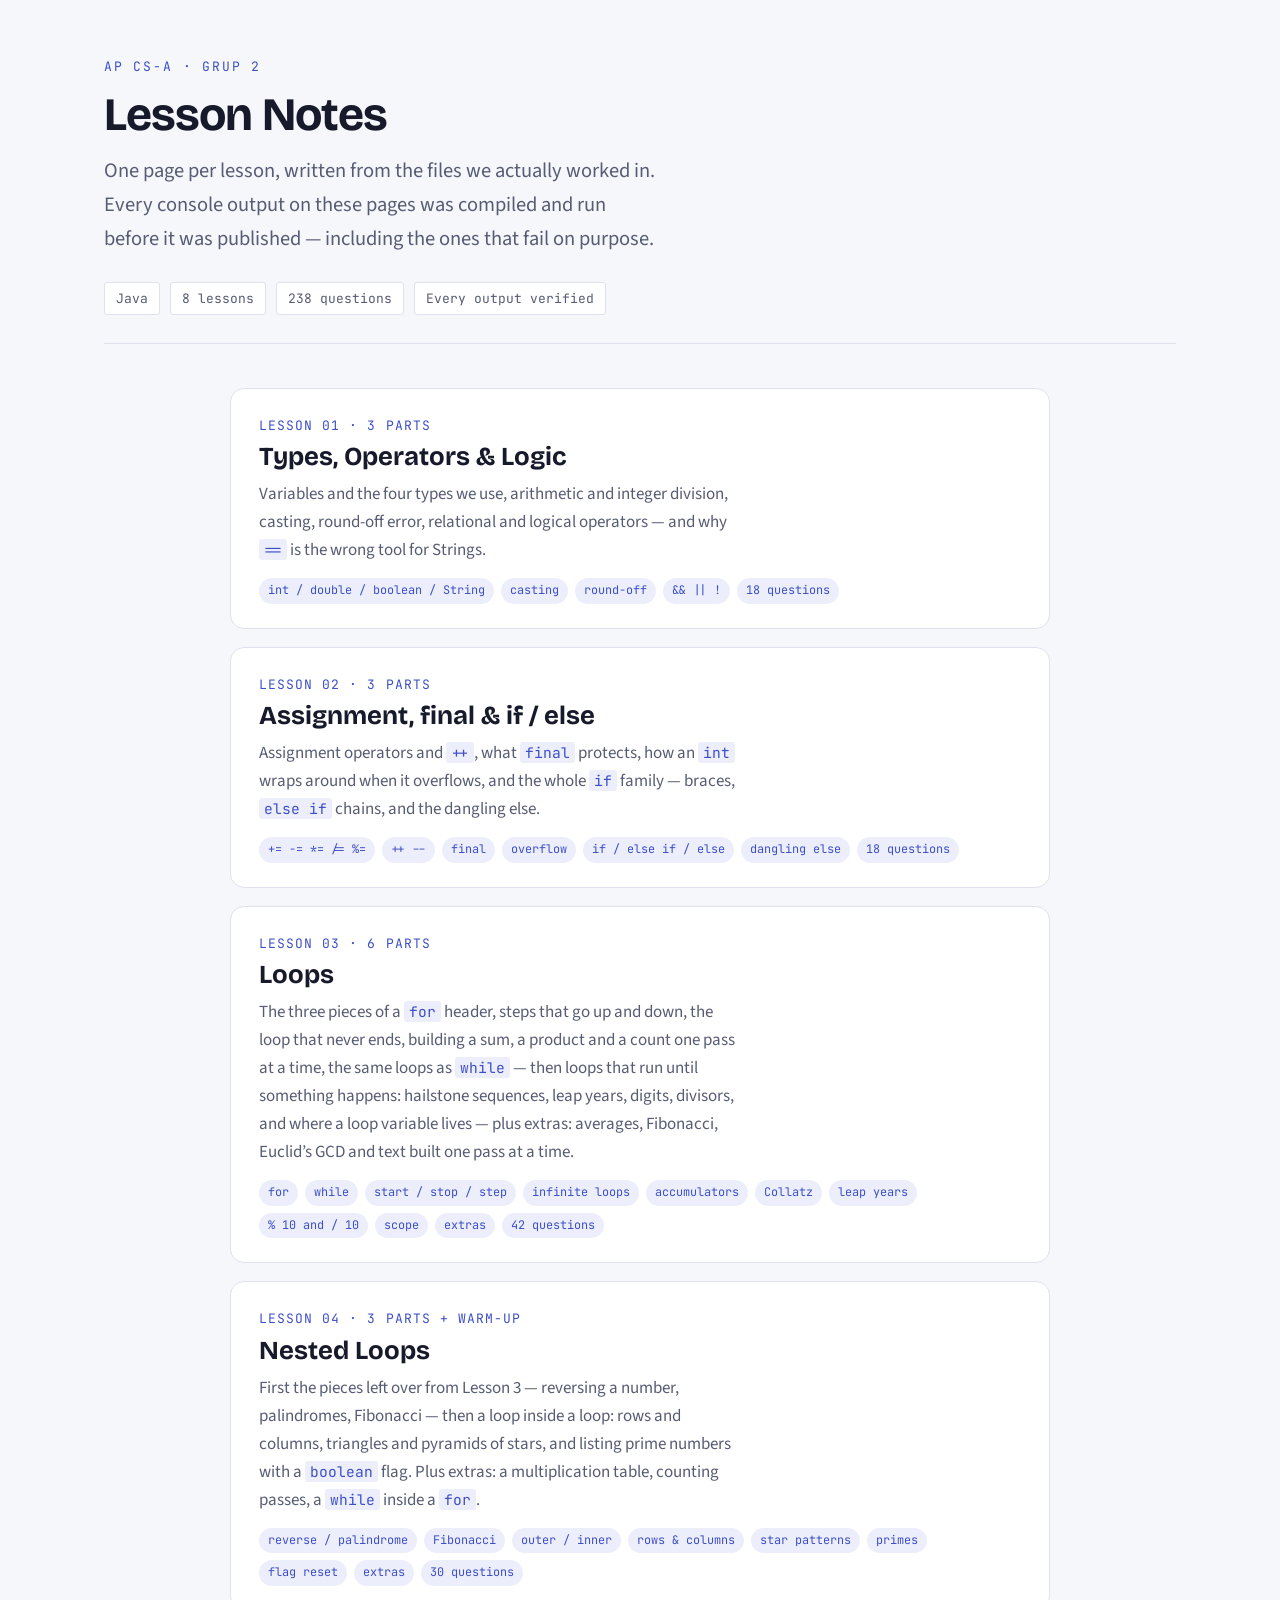
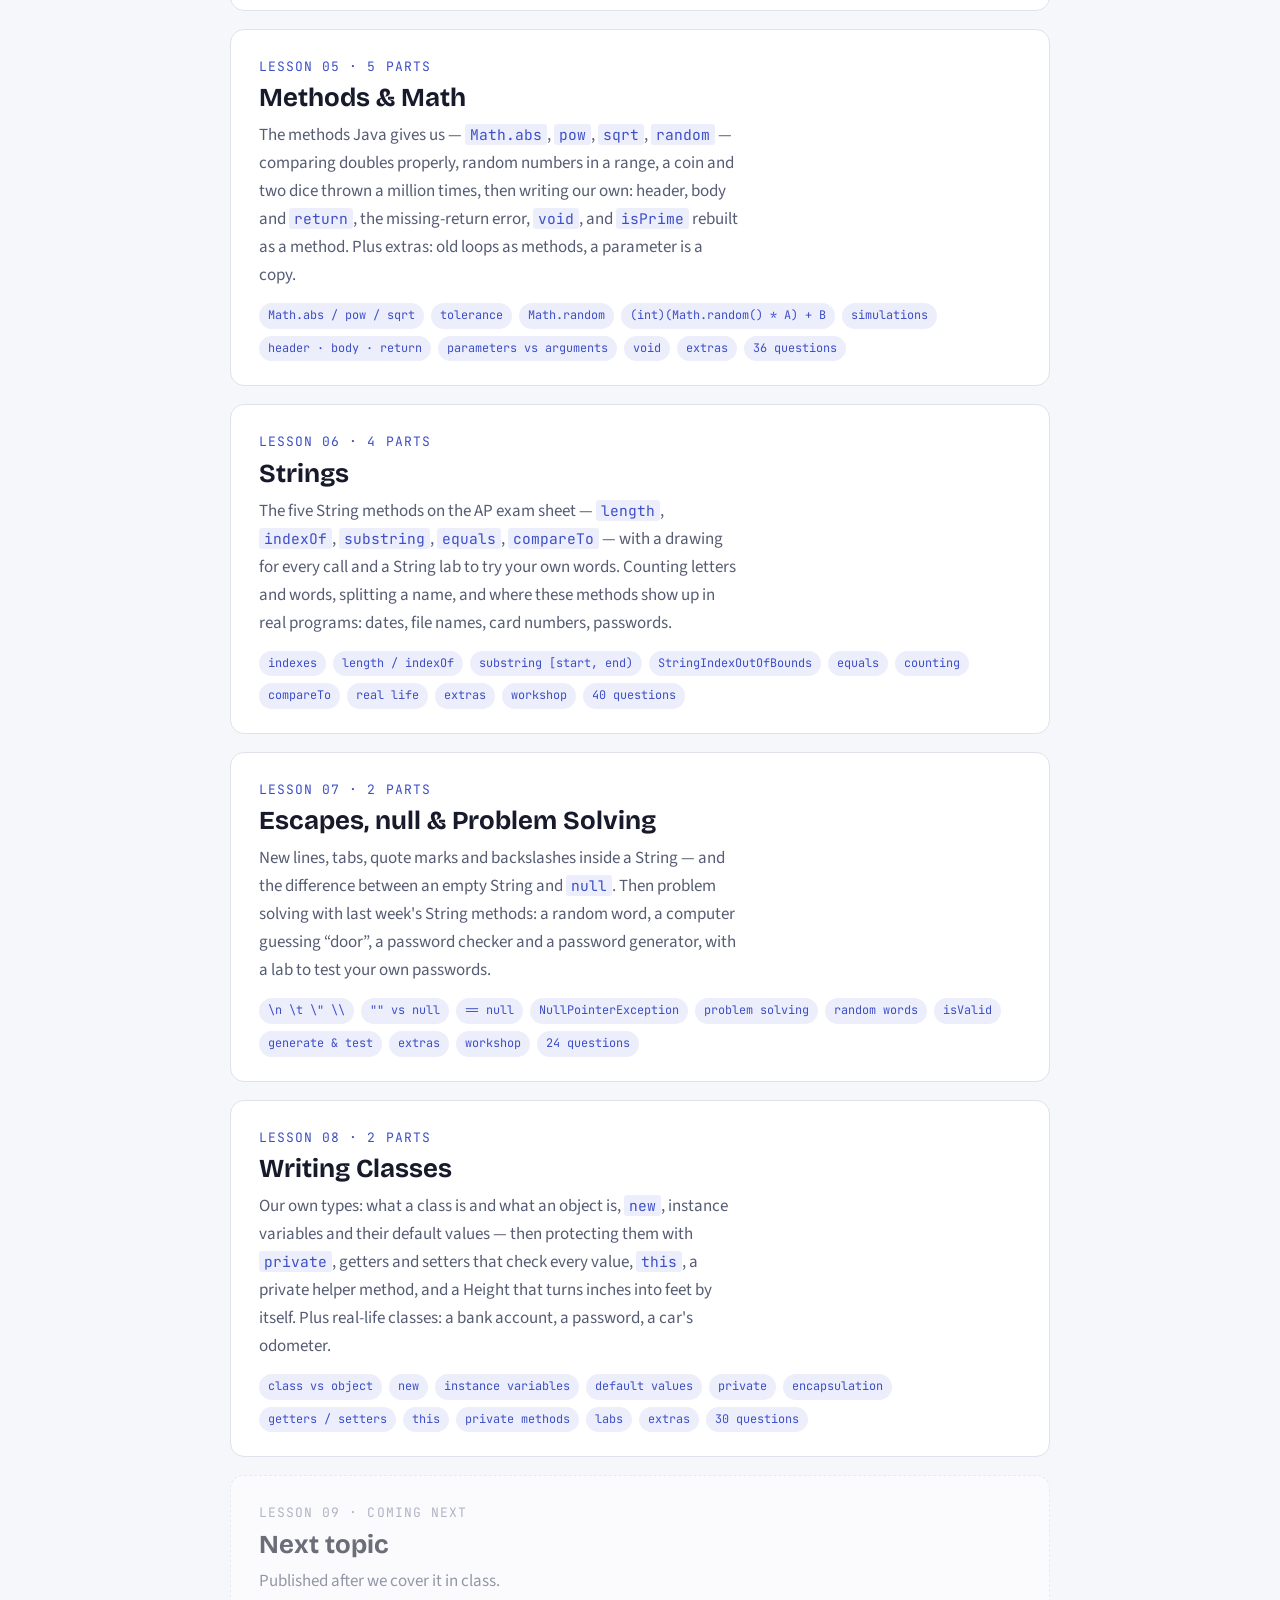
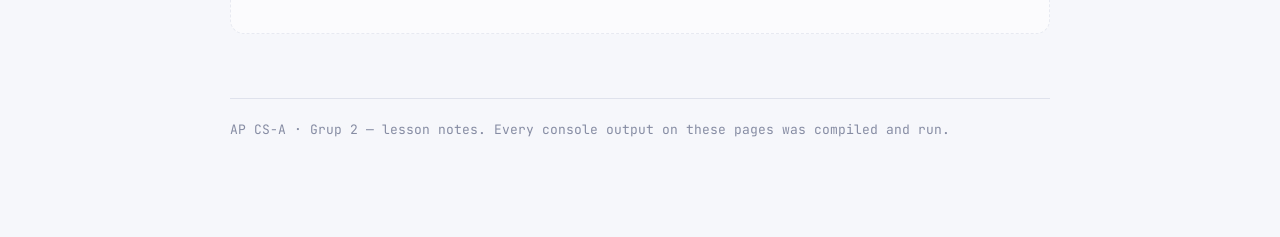
==== docs/index.html @ f20e80a0 "Ders 7: metin atolyesi bolumu (8 uygulamali ornek, 6 soru) Fis (\t), CSV'den sutunlara, JSON satiri " ====
<!doctype html>
<html lang="en">
<head>
<meta charset="utf-8">
<meta name="viewport" content="width=device-width, initial-scale=1">
<meta name="description" content="AP CS-A Grup 2 — weekly Java lesson notes: the exact examples we run in class, what each one prints, and practice questions with answers.">
<link rel="icon" href='data:image/svg+xml,<svg xmlns="http://www.w3.org/2000/svg" viewBox="0 0 100 100"><text y=".9em" font-size="90">%E2%98%95</text></svg>'>
<title>AP CS-A Grup 2 — Lesson Notes</title>
<link rel="preconnect" href="https://fonts.googleapis.com">
<link rel="preconnect" href="https://fonts.gstatic.com" crossorigin>
<link rel="stylesheet" href="https://fonts.googleapis.com/css2?family=Bricolage+Grotesque:opsz,wght@12..96,500;12..96,700&family=Source+Sans+3:ital,wght@0,400;0,600;1,400&family=JetBrains+Mono:wght@400;700&display=swap">

<link rel="stylesheet" href="style.css">

</head>
<body>

<div class="wrap">

  <header class="masthead">
    <p class="eyebrow">AP CS-A · Grup 2</p>
    <h1>Lesson Notes</h1>
    <p class="deck">One page per lesson, written from the files we actually worked in. Every console output on these pages was compiled and run before it was published — including the ones that fail on purpose.</p>
    <ul class="facts">
      <li>Java</li>
      <li>8 lessons</li>
      <li>238 questions</li>
      <li>Every output verified</li>
    </ul>
  </header>

  <main class="hub">
    <ul class="hub-list">

      <li>
        <a class="card" href="lesson1.html">
          <span class="card-no">Lesson 01 · 3 parts</span>
          <h2>Types, Operators &amp; Logic</h2>
          <p>Variables and the four types we use, arithmetic and integer division, casting, round-off error, relational and logical operators — and why <code class="inl">==</code> is the wrong tool for Strings.</p>
          <ul class="chips">
            <li>int / double / boolean / String</li>
            <li>casting</li>
            <li>round-off</li>
            <li>&amp;&amp; || !</li>
            <li>18 questions</li>
          </ul>
        </a>
      </li>

      <li>
        <a class="card" href="lesson2.html">
          <span class="card-no">Lesson 02 · 3 parts</span>
          <h2>Assignment, final &amp; if / else</h2>
          <p>Assignment operators and <code class="inl">++</code>, what <code class="inl">final</code> protects, how an <code class="inl">int</code> wraps around when it overflows, and the whole <code class="inl">if</code> family — braces, <code class="inl">else if</code> chains, and the dangling else.</p>
          <ul class="chips">
            <li>+= -= *= /= %=</li>
            <li>++ --</li>
            <li>final</li>
            <li>overflow</li>
            <li>if / else if / else</li>
            <li>dangling else</li>
            <li>18 questions</li>
          </ul>
        </a>
      </li>

      <li>
        <a class="card" href="lesson3.html">
          <span class="card-no">Lesson 03 · 6 parts</span>
          <h2>Loops</h2>
          <p>The three pieces of a <code class="inl">for</code> header, steps that go up and down, the loop that never ends, building a sum, a product and a count one pass at a time, the same loops as <code class="inl">while</code> — then loops that run until something happens: hailstone sequences, leap years, digits, divisors, and where a loop variable lives — plus extras: averages, Fibonacci, Euclid&#8217;s GCD and text built one pass at a time.</p>
          <ul class="chips">
            <li>for</li>
            <li>while</li>
            <li>start / stop / step</li>
            <li>infinite loops</li>
            <li>accumulators</li>
            <li>Collatz</li>
            <li>leap years</li>
            <li>% 10 and / 10</li>
            <li>scope</li>
            <li>extras</li>
            <li>42 questions</li>
          </ul>
        </a>
      </li>

      <li>
        <a class="card" href="lesson4.html">
          <span class="card-no">Lesson 04 · 3 parts + warm-up</span>
          <h2>Nested Loops</h2>
          <p>First the pieces left over from Lesson 3 — reversing a number, palindromes, Fibonacci — then a loop inside a loop: rows and columns, triangles and pyramids of stars, and listing prime numbers with a <code class="inl">boolean</code> flag. Plus extras: a multiplication table, counting passes, a <code class="inl">while</code> inside a <code class="inl">for</code>.</p>
          <ul class="chips">
            <li>reverse / palindrome</li>
            <li>Fibonacci</li>
            <li>outer / inner</li>
            <li>rows &amp; columns</li>
            <li>star patterns</li>
            <li>primes</li>
            <li>flag reset</li>
            <li>extras</li>
            <li>30 questions</li>
          </ul>
        </a>
      </li>

      <li>
        <a class="card" href="lesson5.html">
          <span class="card-no">Lesson 05 · 5 parts</span>
          <h2>Methods &amp; Math</h2>
          <p>The methods Java gives us — <code class="inl">Math.abs</code>, <code class="inl">pow</code>, <code class="inl">sqrt</code>, <code class="inl">random</code> — comparing doubles properly, random numbers in a range, a coin and two dice thrown a million times, then writing our own: header, body and <code class="inl">return</code>, the missing-return error, <code class="inl">void</code>, and <code class="inl">isPrime</code> rebuilt as a method. Plus extras: old loops as methods, a parameter is a copy.</p>
          <ul class="chips">
            <li>Math.abs / pow / sqrt</li>
            <li>tolerance</li>
            <li>Math.random</li>
            <li>(int)(Math.random() * A) + B</li>
            <li>simulations</li>
            <li>header · body · return</li>
            <li>parameters vs arguments</li>
            <li>void</li>
            <li>extras</li>
            <li>36 questions</li>
          </ul>
        </a>
      </li>

      <li>
        <a class="card" href="lesson6.html">
          <span class="card-no">Lesson 06 · 4 parts</span>
          <h2>Strings</h2>
          <p>The five String methods on the AP exam sheet — <code class="inl">length</code>, <code class="inl">indexOf</code>, <code class="inl">substring</code>, <code class="inl">equals</code>, <code class="inl">compareTo</code> — with a drawing for every call and a String lab to try your own words. Counting letters and words, splitting a name, and where these methods show up in real programs: dates, file names, card numbers, passwords.</p>
          <ul class="chips">
            <li>indexes</li>
            <li>length / indexOf</li>
            <li>substring [start, end)</li>
            <li>StringIndexOutOfBounds</li>
            <li>equals</li>
            <li>counting</li>
            <li>compareTo</li>
            <li>real life</li>
            <li>extras</li>
            <li>workshop</li>
            <li>40 questions</li>
          </ul>
        </a>
      </li>

      <li>
        <a class="card" href="lesson7.html">
          <span class="card-no">Lesson 07 · 2 parts</span>
          <h2>Escapes, null &amp; Problem Solving</h2>
          <p>New lines, tabs, quote marks and backslashes inside a String — and the difference between an empty String and <code class="inl">null</code>. Then problem solving with last week's String methods: a random word, a computer guessing “door”, a password checker and a password generator, with a lab to test your own passwords.</p>
          <ul class="chips">
            <li>\n \t \" \\</li>
            <li>"" vs null</li>
            <li>== null</li>
            <li>NullPointerException</li>
            <li>problem solving</li>
            <li>random words</li>
            <li>isValid</li>
            <li>generate &amp; test</li>
            <li>extras</li>
            <li>workshop</li>
            <li>24 questions</li>
          </ul>
        </a>
      </li>

      <li>
        <a class="card" href="lesson8.html">
          <span class="card-no">Lesson 08 · 2 parts</span>
          <h2>Writing Classes</h2>
          <p>Our own types: what a class is and what an object is, <code class="inl">new</code>, instance variables and their default values — then protecting them with <code class="inl">private</code>, getters and setters that check every value, <code class="inl">this</code>, a private helper method, and a Height that turns inches into feet by itself. Plus real-life classes: a bank account, a password, a car's odometer.</p>
          <ul class="chips">
            <li>class vs object</li>
            <li>new</li>
            <li>instance variables</li>
            <li>default values</li>
            <li>private</li>
            <li>encapsulation</li>
            <li>getters / setters</li>
            <li>this</li>
            <li>private methods</li>
            <li>labs</li>
            <li>extras</li>
            <li>30 questions</li>
          </ul>
        </a>
      </li>

      <li>
        <div class="card card--soon">
          <span class="card-no">Lesson 09 · coming next</span>
          <h2>Next topic</h2>
          <p>Published after we cover it in class.</p>
        </div>
      </li>

    </ul>

    <footer>
      AP CS-A · Grup 2 — lesson notes. Every console output on these pages was compiled and run.
    </footer>
  </main>
</div>

</body>
</html>
---- docs/style.css ----
:root{
  --ground:#f6f7fb;
  --surface:#ffffff;
  --ink:#171a2b;
  --ink-soft:#565c73;
  --ink-faint:#868ca3;
  --line:#dfe2ec;
  --line-soft:#eaecf3;
  --accent:#3d4fc7;
  --accent-soft:#eceefb;
  --amber:#a2650a;
  --amber-soft:#fdf3e0;
  --amber-line:#ecd4a4;
  --crimson:#b8382c;
  --crimson-soft:#fceeec;
  --crimson-line:#f0c8c2;
  --moss:#256b4d;
  --moss-soft:#e9f5ef;
  --moss-line:#bde0ce;

  /* the editor pane keeps one identity in both themes */
  --pane:#171a24;
  --pane-head:#20242f;
  --pane-line:#2c3140;
  --pane-ink:#dfe3f0;
  --pane-faint:#7b8296;
  --pane-key:#a394f7;
  --pane-type:#5fc9c2;
  --pane-str:#e2b164;
  --pane-num:#f28e7c;
  --pane-com:#6c7488;
  --out-ok:#7fd8a8;
  --out-bad:#f5897a;

  --step--1:.8125rem;
  --step-0:1.0625rem;
  --step-1:1.28rem;
  --step-2:1.62rem;
  --step-3:2.1rem;
  --step-4:2.9rem;
}

@media (prefers-color-scheme: dark){
  :root:not([data-theme="light"]){
    --ground:#101219;
    --surface:#171a23;
    --ink:#e7e9f2;
    --ink-soft:#a3a9bf;
    --ink-faint:#7d8399;
    --line:#282c39;
    --line-soft:#20242f;
    --accent:#93a2ff;
    --accent-soft:#1d2136;
    --amber:#eab668;
    --amber-soft:#241f16;
    --amber-line:#4a3c22;
    --crimson:#f0938a;
    --crimson-soft:#241a19;
    --crimson-line:#4a2b28;
    --moss:#7fd0a6;
    --moss-soft:#152219;
    --moss-line:#26452f;
    --pane:#0b0d13;
    --pane-head:#141721;
    --pane-line:#232837;
  }
}

:root[data-theme="dark"]{
  --ground:#101219;
  --surface:#171a23;
  --ink:#e7e9f2;
  --ink-soft:#a3a9bf;
  --ink-faint:#7d8399;
  --line:#282c39;
  --line-soft:#20242f;
  --accent:#93a2ff;
  --accent-soft:#1d2136;
  --amber:#eab668;
  --amber-soft:#241f16;
  --amber-line:#4a3c22;
  --crimson:#f0938a;
  --crimson-soft:#241a19;
  --crimson-line:#4a2b28;
  --moss:#7fd0a6;
  --moss-soft:#152219;
  --moss-line:#26452f;
  --pane:#0b0d13;
  --pane-head:#141721;
  --pane-line:#232837;
}

*{box-sizing:border-box;}

body{
  margin:0;
  background:var(--ground);
  color:var(--ink);
  font-family:"Source Sans 3","Segoe UI",system-ui,sans-serif;
  font-size:var(--step-0);
  line-height:1.65;
  -webkit-font-smoothing:antialiased;
}

.wrap{max-width:1120px;margin:0 auto;padding:0 24px 96px;}

/* ---------- masthead ---------- */

.masthead{padding:56px 0 28px;border-bottom:1px solid var(--line);}
.eyebrow{
  font-family:"JetBrains Mono",ui-monospace,monospace;
  font-size:var(--step--1);
  letter-spacing:.14em;
  text-transform:uppercase;
  color:var(--accent);
  margin:0 0 14px;
}
h1{
  font-family:"Bricolage Grotesque","Source Sans 3",sans-serif;
  font-weight:700;
  font-size:var(--step-4);
  line-height:1.05;
  letter-spacing:-.02em;
  text-wrap:balance;
  margin:0 0 14px;
}
.deck{
  font-size:var(--step-1);
  color:var(--ink-soft);
  max-width:56ch;
  margin:0 0 26px;
}
.facts{
  display:flex;flex-wrap:wrap;gap:10px;
  list-style:none;margin:0;padding:0;
  font-family:"JetBrains Mono",ui-monospace,monospace;
  font-size:var(--step--1);
  color:var(--ink-soft);
}
.facts li{
  border:1px solid var(--line);
  background:var(--surface);
  padding:5px 11px;
  border-radius:3px;
}

/* ---------- layout ---------- */

.layout{display:grid;grid-template-columns:184px minmax(0,1fr);gap:56px;align-items:start;}

nav.toc{position:sticky;top:28px;padding-top:44px;}
nav.toc h2{
  font-family:"JetBrains Mono",ui-monospace,monospace;
  font-size:var(--step--1);
  letter-spacing:.14em;
  text-transform:uppercase;
  color:var(--ink-faint);
  font-weight:400;
  margin:0 0 14px;
}
nav.toc ol{list-style:none;margin:0;padding:0;display:flex;flex-direction:column;gap:2px;}
nav.toc a{
  display:block;
  padding:5px 0 5px 13px;
  border-left:2px solid var(--line);
  color:var(--ink-soft);
  text-decoration:none;
  font-size:.95rem;
  line-height:1.35;
  transition:color .15s,border-color .15s;
}
nav.toc a:hover{color:var(--ink);border-left-color:var(--ink-faint);}
nav.toc a.on{color:var(--accent);border-left-color:var(--accent);font-weight:600;}
nav.toc .sub{padding-left:24px;font-size:.875rem;}

main{padding-top:44px;min-width:0;}

/* ---------- sections ---------- */

.lesson{padding-bottom:8px;}
.lesson + .lesson{margin-top:76px;}
.lesson-head{margin-bottom:30px;}
.lesson-no{
  font-family:"JetBrains Mono",ui-monospace,monospace;
  font-size:var(--step--1);
  letter-spacing:.16em;
  text-transform:uppercase;
  color:var(--ink-faint);
  display:block;
  margin-bottom:8px;
}
h2.lesson-title{
  font-family:"Bricolage Grotesque","Source Sans 3",sans-serif;
  font-weight:700;
  font-size:var(--step-3);
  line-height:1.12;
  letter-spacing:-.015em;
  text-wrap:balance;
  margin:0;
}
h3{
  font-family:"Bricolage Grotesque","Source Sans 3",sans-serif;
  font-weight:500;
  font-size:var(--step-2);
  line-height:1.2;
  letter-spacing:-.01em;
  text-wrap:balance;
  margin:52px 0 12px;
  padding-top:20px;
  border-top:1px solid var(--line-soft);
}
.lesson-head + h3{margin-top:0;border-top:0;padding-top:0;}
h4{
  font-family:"Source Sans 3",sans-serif;
  font-weight:600;
  font-size:var(--step-0);
  margin:28px 0 8px;
}
p{max-width:66ch;margin:0 0 16px;}
ul.plain{max-width:66ch;margin:0 0 16px;padding-left:20px;}
ul.plain li{margin-bottom:6px;}
strong{font-weight:600;}
code.inl{
  font-family:"JetBrains Mono",ui-monospace,monospace;
  font-size:.86em;
  background:var(--accent-soft);
  color:var(--accent);
  padding:1px 5px;
  border-radius:3px;
  white-space:nowrap;
}

/* ---------- example: editor pane + console ---------- */

.ex{margin:20px 0 24px;border:1px solid var(--pane-line);border-radius:5px;overflow:hidden;background:var(--pane);}
.ex-head{
  display:flex;justify-content:space-between;align-items:center;gap:12px;
  background:var(--pane-head);
  border-bottom:1px solid var(--pane-line);
  padding:7px 14px;
  font-family:"JetBrains Mono",ui-monospace,monospace;
  font-size:.75rem;
  letter-spacing:.05em;
  color:var(--pane-faint);
  text-transform:uppercase;
}
pre.code{
  margin:0;
  padding:16px 18px;
  overflow-x:auto;
  font-family:"JetBrains Mono",ui-monospace,monospace;
  font-size:.855rem;
  line-height:1.75;
  color:var(--pane-ink);
  tab-size:4;
}
pre.code .k{color:var(--pane-key);}
pre.code .t{color:var(--pane-type);}
pre.code .s{color:var(--pane-str);}
pre.code .n{color:var(--pane-num);}
pre.code .c{color:var(--pane-com);font-style:italic;}

.out{border-top:1px solid var(--pane-line);background:var(--pane-head);padding:11px 18px 13px;}
.out-label{
  font-family:"JetBrains Mono",ui-monospace,monospace;
  font-size:.7rem;letter-spacing:.14em;text-transform:uppercase;
  color:var(--pane-faint);display:block;margin-bottom:6px;
}
.out pre{
  margin:0;overflow-x:auto;
  font-family:"JetBrains Mono",ui-monospace,monospace;
  font-size:.855rem;line-height:1.6;
  color:var(--out-ok);
}
.out pre em{color:var(--out-bad);font-style:normal;}

/* ---------- callouts ---------- */

.note{
  margin:22px 0;
  padding:16px 18px 4px;
  border:1px solid var(--line);
  background:var(--surface);
  border-radius:4px;
  max-width:68ch;
}
.note .tag{
  display:inline-block;
  font-family:"JetBrains Mono",ui-monospace,monospace;
  font-size:.7rem;letter-spacing:.14em;text-transform:uppercase;
  margin-bottom:8px;
}
.note p{margin-bottom:12px;max-width:none;}
.note--trap{background:var(--amber-soft);border-color:var(--amber-line);}
.note--trap .tag{color:var(--amber);}
.note--rule{background:var(--crimson-soft);border-color:var(--crimson-line);}
.note--rule .tag{color:var(--crimson);}
.note--task{background:var(--moss-soft);border-color:var(--moss-line);}
.note--task .tag{color:var(--moss);}

/* ---------- tables ---------- */

.scroll{overflow-x:auto;margin:20px 0 24px;}
table{
  border-collapse:collapse;
  width:100%;
  font-size:.94rem;
  background:var(--surface);
  border:1px solid var(--line);
  border-radius:4px;
}
th,td{
  text-align:left;
  padding:9px 14px;
  border-bottom:1px solid var(--line-soft);
  vertical-align:top;
}
tbody tr:last-child td{border-bottom:0;}
th{
  font-family:"JetBrains Mono",ui-monospace,monospace;
  font-weight:400;
  font-size:.72rem;
  letter-spacing:.12em;
  text-transform:uppercase;
  color:var(--ink-faint);
  border-bottom:1px solid var(--line);
  white-space:nowrap;
}
td.mono,th.mono{font-family:"JetBrains Mono",ui-monospace,monospace;font-size:.84rem;white-space:nowrap;}
.tv{color:var(--moss);font-weight:600;}
.fv{color:var(--crimson);font-weight:600;}
.err{color:var(--amber);font-weight:600;}

/* truth tables sit side by side */
.truths{display:grid;grid-template-columns:repeat(auto-fit,minmax(190px,1fr));gap:16px;margin:20px 0 24px;}
.truths table{font-size:.88rem;}
.truths caption{
  caption-side:top;text-align:left;
  font-family:"JetBrains Mono",ui-monospace,monospace;
  font-size:.72rem;letter-spacing:.14em;text-transform:uppercase;
  color:var(--ink-faint);padding-bottom:7px;
}
.truths td{padding:6px 12px;font-family:"JetBrains Mono",ui-monospace,monospace;font-size:.82rem;}

/* ---------- recap ---------- */

.recap{margin-top:76px;padding-top:26px;border-top:2px solid var(--ink);}
.recap h2{
  font-family:"Bricolage Grotesque","Source Sans 3",sans-serif;
  font-weight:700;font-size:var(--step-2);letter-spacing:-.01em;margin:0 0 6px;
}

/* ---------- practice ---------- */

.practice{
  margin-top:56px;
  border:1px solid var(--line);
  background:var(--surface);
  border-radius:5px;
  padding:24px 28px 8px;
}
.practice-eyebrow{
  display:block;
  font-family:"JetBrains Mono",ui-monospace,monospace;
  font-size:.72rem;letter-spacing:.16em;text-transform:uppercase;
  color:var(--accent);
  margin-bottom:7px;
}
h3.practice-title{
  margin:0 0 6px;
  border-top:0;padding-top:0;
  font-size:var(--step-2);
}
.practice-lede{color:var(--ink-soft);font-size:.95rem;margin:0 0 4px;max-width:60ch;}

ol.qs{list-style:none;counter-reset:q;margin:0;padding:0;}
ol.qs > li{
  counter-increment:q;
  position:relative;
  padding:20px 0 20px 40px;
  border-top:1px solid var(--line-soft);
}
ol.qs > li::before{
  content:counter(q,decimal-leading-zero);
  position:absolute;left:0;top:22px;
  font-family:"JetBrains Mono",ui-monospace,monospace;
  font-size:.78rem;letter-spacing:.04em;
  color:var(--ink-faint);
}
ol.qs p{margin:0 0 10px;max-width:62ch;}
ol.qs .ex{margin:12px 0 0;}
ol.qs ul.plain{margin:0 0 10px;}

details.ans{margin-top:14px;}
details.ans summary{
  display:inline-block;cursor:pointer;list-style:none;
  font-family:"JetBrains Mono",ui-monospace,monospace;
  font-size:.72rem;letter-spacing:.14em;text-transform:uppercase;
  color:var(--accent);
  border:1px solid var(--line);
  background:var(--ground);
  padding:5px 13px;border-radius:3px;
  transition:border-color .15s;
}
details.ans summary::-webkit-details-marker{display:none;}
details.ans summary::marker{content:"";}
details.ans summary:hover{border-color:var(--accent);}
details.ans[open] summary{margin-bottom:12px;}
.ans-body{
  border:1px solid var(--line);
  background:var(--ground);
  border-radius:4px;
  padding:15px 17px 5px;
}
.ans-body p{margin:0 0 11px;}
.ans-body ul.plain{margin:0 0 11px;}
ol.qs .ans-body .ex{margin:0 0 12px;}
.ans-body .outline{
  font-family:"JetBrains Mono",ui-monospace,monospace;
  font-size:.84rem;color:var(--moss);font-weight:600;
}

footer{
  margin-top:64px;padding-top:20px;border-top:1px solid var(--line);
  font-size:var(--step--1);color:var(--ink-faint);
  font-family:"JetBrains Mono",ui-monospace,monospace;
}

a{color:var(--accent);}
:focus-visible{outline:2px solid var(--accent);outline-offset:2px;border-radius:2px;}

@media (max-width:900px){
  .layout{grid-template-columns:1fr;gap:0;}
  nav.toc{position:static;padding-top:32px;}
  nav.toc ol{flex-direction:row;flex-wrap:wrap;gap:8px;}
  nav.toc a{border-left:0;border:1px solid var(--line);border-radius:3px;padding:5px 11px;}
  nav.toc a.on{border-color:var(--accent);}
  nav.toc .sub{display:none;}
  main{padding-top:36px;}
  :root{--step-4:2.2rem;--step-3:1.72rem;--step-2:1.36rem;}
}

@media (prefers-reduced-motion: reduce){
  *{transition:none !important;animation:none !important;}
}

/* ---------- cross-page navigation (added for Lesson 2) ---------- */

.backlink{
  display:inline-block;
  margin:0 0 18px;
  font-size:var(--step--1);
  font-weight:600;
  letter-spacing:.02em;
  color:var(--ink-faint);
  text-decoration:none;
  border-bottom:1px solid transparent;
}
.backlink:hover{color:var(--accent);border-bottom-color:var(--accent);}

/* ---------- hub ---------- */

.hub{max-width:820px;margin:0 auto;}

.hub-list{list-style:none;margin:0;padding:0;display:grid;gap:18px;}

.card{
  display:block;
  background:var(--surface);
  border:1px solid var(--line);
  border-radius:14px;
  padding:26px 28px 24px;
  text-decoration:none;
  color:inherit;
  transition:border-color .15s ease, transform .15s ease;
}
.card:hover{border-color:var(--accent);transform:translateY(-2px);}
.card--soon{opacity:.62;pointer-events:none;border-style:dashed;}

.card-no{
  display:block;
  font-family:"JetBrains Mono",ui-monospace,monospace;
  font-size:var(--step--1);
  letter-spacing:.08em;
  text-transform:uppercase;
  color:var(--accent);
  margin-bottom:6px;
}
.card--soon .card-no{color:var(--ink-faint);}

.card h2{
  font-family:"Bricolage Grotesque","Segoe UI",system-ui,sans-serif;
  font-size:var(--step-2);
  line-height:1.15;
  margin:0 0 8px;
}

.card p{margin:0 0 14px;color:var(--ink-soft);max-width:60ch;}

.chips{list-style:none;display:flex;flex-wrap:wrap;gap:7px;margin:0;padding:0;}
.chips li{
  font-family:"JetBrains Mono",ui-monospace,monospace;
  font-size:.74rem;
  padding:3px 9px;
  border-radius:999px;
  background:var(--accent-soft);
  color:var(--accent);
  white-space:nowrap;
}
.card--soon .chips li{background:var(--line-soft);color:var(--ink-faint);}

/* ---------- flow diagram ---------- */

figure.fig{
  margin:26px 0 28px;
  padding:22px 22px 16px;
  background:var(--surface);
  border:1px solid var(--line);
  border-radius:12px;
}
figure.fig svg{display:block;width:100%;max-width:100%;height:auto;color:var(--ink);}
figure.fig figcaption{
  margin-top:14px;
  font-size:var(--step--1);
  color:var(--ink-soft);
  line-height:1.55;
}
.fig-box{fill:var(--surface);stroke:currentColor;stroke-width:1.4;}
.fig-cond{fill:var(--accent-soft);stroke:var(--accent);stroke-width:1.4;}
.fig-hit{fill:var(--moss-soft);stroke:var(--moss);stroke-width:1.6;}
.fig-miss{fill:none;stroke:currentColor;stroke-width:1.2;stroke-dasharray:4 4;opacity:.5;}
.fig-t{fill:currentColor;font-family:"Source Sans 3",system-ui,sans-serif;font-size:12.5px;}
.fig-m{fill:currentColor;font-family:"JetBrains Mono",ui-monospace,monospace;font-size:12px;}
.fig-lbl{fill:var(--ink-faint);font-family:"Source Sans 3",system-ui,sans-serif;font-size:11px;}
.fig-run{fill:var(--moss);font-family:"JetBrains Mono",ui-monospace,monospace;font-size:12px;font-weight:700;}
.fig-skip{fill:var(--ink-faint);font-family:"JetBrains Mono",ui-monospace,monospace;font-size:12px;}
.out pre .q{color:var(--pane-faint);font-style:italic;}

/* ---------- strings: letter strips, compare figures, the lab (Lesson 6) ---------- */

.strip-wrap{overflow-x:auto;margin:20px 0 24px;padding:4px 2px 2px;}
.strip{
  --cw:2.35rem;
  position:relative;display:inline-flex;
  border:1px solid var(--line);border-radius:4px;
  background:var(--surface);
  margin-bottom:1.9rem;
}
.strip .cell{
  position:relative;flex:0 0 var(--cw);width:var(--cw);height:2.6rem;
  display:flex;align-items:center;justify-content:center;
  font-family:"JetBrains Mono",ui-monospace,monospace;font-size:1.05rem;font-weight:700;
  color:var(--ink);
  box-shadow:inset -1px 0 0 var(--line-soft);
}
.strip .cell:last-child{box-shadow:none;}
.strip .cell.sp{color:var(--ink-faint);font-weight:400;}
.strip .cell.in{background:var(--accent-soft);color:var(--accent);}
.strip .cell.hit{background:var(--moss-soft);color:var(--moss);}
.strip .cell.diff{background:var(--amber-soft);color:var(--amber);}
.strip .ix{
  position:absolute;top:calc(100% + 6px);left:50%;transform:translateX(-50%);
  font-family:"JetBrains Mono",ui-monospace,monospace;font-size:.72rem;font-weight:400;
  color:var(--ink-faint);font-variant-numeric:tabular-nums;white-space:nowrap;
}
.strip.edges .ix{left:0;}
.strip.edges .ix.end{left:auto;right:0;transform:translateX(50%);}
.strip .ix.on{color:var(--accent);font-weight:700;}
.strip .fence{
  position:absolute;top:-6px;bottom:-6px;width:3px;margin-left:-1.5px;
  background:var(--accent);border-radius:2px;
  left:calc(var(--cw) * var(--k));
}
.strip-cap{
  display:block;font-size:var(--step--1);color:var(--ink-faint);
  margin-top:-.9rem;font-family:"JetBrains Mono",ui-monospace,monospace;
}

.cmpfig{overflow-x:auto;margin:20px 0 24px;}
.cmpfig .row{display:flex;align-items:center;gap:14px;}
.cmpfig .row + .row{margin-top:2px;}
.cmpfig .who{
  flex:0 0 5.2rem;text-align:right;
  font-family:"JetBrains Mono",ui-monospace,monospace;font-size:.8rem;color:var(--ink-soft);
}
.cmpfig .strip{margin-bottom:0;}
.cmpfig .strip .ix{display:none;}
.cmpfig .verdict{margin:12px 0 0 calc(5.2rem + 14px);font-size:.95rem;color:var(--ink-soft);max-width:60ch;}
.cmpfig .verdict b{color:var(--ink);font-family:"JetBrains Mono",ui-monospace,monospace;font-size:.9rem;}
.strip .cell.ghost{color:var(--ink-faint);font-weight:400;background:repeating-linear-gradient(135deg,transparent 0 5px,var(--line-soft) 5px 6px);}

.lab{
  margin:28px 0 32px;
  border:1px solid var(--accent);border-radius:5px;
  background:var(--surface);
  overflow:hidden;
}
.lab-head{
  display:flex;align-items:baseline;justify-content:space-between;gap:12px;flex-wrap:wrap;
  padding:12px 18px;border-bottom:1px solid var(--line);background:var(--accent-soft);
}
.lab-head b{
  font-family:"JetBrains Mono",ui-monospace,monospace;font-size:.72rem;letter-spacing:.16em;
  text-transform:uppercase;color:var(--accent);
}
.lab-head span{font-size:var(--step--1);color:var(--ink-soft);}
.lab-body{padding:16px 18px 6px;}
.lab-form{display:flex;flex-wrap:wrap;gap:12px 16px;align-items:flex-end;}
.lab-form label{display:flex;flex-direction:column;gap:4px;font-size:.78rem;color:var(--ink-soft);}
.lab-form input{
  font-family:"JetBrains Mono",ui-monospace,monospace;font-size:.95rem;
  color:var(--ink);background:var(--ground);
  border:1px solid var(--line);border-radius:3px;padding:6px 9px;
  width:12rem;max-width:100%;
}
.lab-form input[type="number"]{width:5.2rem;}
.lab-form input:focus{outline:none;border-color:var(--accent);}
.lab-form .chk{flex-direction:row;align-items:center;gap:6px;padding-bottom:8px;}
.lab-form .chk input{width:auto;}
.lab .ex{margin:4px 0 16px;}
.lab .out pre .bad{color:var(--out-bad);}
.lab-note{font-size:.92rem;color:var(--ink-soft);margin:0 0 14px;max-width:66ch;}

.codes{display:grid;grid-template-columns:repeat(auto-fill,minmax(3.4rem,1fr));gap:4px;margin:16px 0 24px;}
.codes div{
  border:1px solid var(--line-soft);border-radius:3px;background:var(--surface);
  text-align:center;padding:4px 0 3px;
  font-family:"JetBrains Mono",ui-monospace,monospace;
}
.codes b{display:block;font-size:.95rem;color:var(--ink);}
.codes small{display:block;font-size:.7rem;color:var(--ink-faint);font-variant-numeric:tabular-nums;}
.codes div.on{border-color:var(--accent);background:var(--accent-soft);}
.codes div.on b,.codes div.on small{color:var(--accent);}

.slides{overflow-x:auto;margin:20px 0 24px;display:grid;gap:6px;}
.slides .row{display:flex;align-items:center;gap:14px;}
.slides .who{
  flex:0 0 3.4rem;text-align:right;
  font-family:"JetBrains Mono",ui-monospace,monospace;font-size:.78rem;color:var(--ink-faint);
  font-variant-numeric:tabular-nums;
}
.slides .strip{--cw:1.9rem;margin-bottom:0;}
.slides .strip .cell{height:2rem;font-size:.9rem;}
.slides .strip .ix{display:none;}
.slides .got{
  font-family:"JetBrains Mono",ui-monospace,monospace;font-size:.85rem;color:var(--ink-soft);white-space:nowrap;
}
.slides .got b{color:var(--moss);}
.slides .row.boom .got{color:var(--crimson);font-weight:600;}
.slides .row.boom .strip{border-color:var(--crimson);}

.note--life{background:var(--accent-soft);border-color:var(--accent);}
.note--life .tag{color:var(--accent);}

/* ---------- Lesson 7: a variable and what it holds, password lab ---------- */
.refs{display:grid;gap:12px;margin:20px 0 24px;}
.refs .row{display:flex;align-items:center;gap:12px;flex-wrap:wrap;}
.refs .var{
  font-family:"JetBrains Mono",ui-monospace,monospace;font-size:.84rem;
  border:1px solid var(--line);background:var(--surface);
  padding:7px 12px;border-radius:4px;min-width:11.5rem;
}
.refs .arrow{color:var(--ink-faint);font-family:"JetBrains Mono",ui-monospace,monospace;}
.refs .strip-wrap{margin:0;padding:0;}
.refs .empty-str,.refs .nothing{
  font-family:"JetBrains Mono",ui-monospace,monospace;font-size:.84rem;
  padding:7px 14px;border-radius:4px;
}
.refs .empty-str{border:1px solid var(--line);background:var(--surface);color:var(--ink-faint);}
.refs .nothing{border:1px dashed var(--crimson-line);color:var(--crimson);}
.refs .say{color:var(--ink-soft);font-size:.95rem;}
.lab-why{margin:10px 0 0;font-size:.92rem;color:var(--ink-soft);max-width:none;}

/* ---------- Lesson 8: objects drawn as cards, blueprints, the inch grid, object labs ---------- */
.objs{display:flex;flex-wrap:wrap;align-items:flex-start;gap:14px;margin:20px 0 24px;}
.obj{
  flex:0 1 15.5rem;min-width:0;max-width:100%;
  border:1px solid var(--line);border-radius:6px;background:var(--surface);
  font-family:"JetBrains Mono",ui-monospace,monospace;font-size:.8rem;
  overflow:hidden;
}
.obj-h{
  display:flex;justify-content:space-between;align-items:baseline;gap:10px;
  padding:7px 12px;border-bottom:1px solid var(--line);background:var(--ground);
}
.obj-h b{color:var(--ink);font-size:.86rem;}
.obj-h span{color:var(--ink-faint);font-size:.72rem;}
.obj .f{display:flex;justify-content:space-between;gap:10px;padding:5px 12px;border-bottom:1px solid var(--line-soft);}
.obj .f:last-child{border-bottom:0;}
.obj .f .k{color:var(--ink-faint);}
.obj .f .v{color:var(--ink);font-weight:700;text-align:right;overflow-wrap:anywhere;}
.obj .f .v.nul{color:var(--crimson);font-weight:400;}
.obj .f.new{background:var(--moss-soft);}
.obj .f.new .v{color:var(--moss);}
.obj .f.bad{background:var(--amber-soft);}
.obj .f.bad .v{color:var(--amber);}
.obj .m{padding:5px 12px;color:var(--accent);border-bottom:1px solid var(--line-soft);}
.obj .m:last-child{border-bottom:0;}
.obj .m.priv{color:var(--ink-faint);}
.obj .sec{
  padding:4px 12px;font-size:.66rem;letter-spacing:.14em;text-transform:uppercase;
  color:var(--ink-faint);background:var(--ground);border-bottom:1px solid var(--line-soft);
}
.obj.blue{
  border:1.5px dashed var(--accent);
  background-color:var(--surface);
  background-image:linear-gradient(var(--accent-soft) 1px,transparent 1px),linear-gradient(90deg,var(--accent-soft) 1px,transparent 1px);
  background-size:14px 14px;
}
.obj.blue .obj-h{background:var(--accent-soft);border-bottom-color:var(--accent);}
.obj.blue .obj-h b{color:var(--accent);}
.obj.blue .f .v{color:var(--ink-faint);font-weight:400;}
.obj.is-this{border:2px solid var(--accent);}
.obj .this-tag{
  background:var(--accent);color:var(--surface);border-radius:3px;padding:0 6px;
  font-size:.68rem;letter-spacing:.08em;
}
.bp{display:flex;flex-wrap:wrap;align-items:center;gap:14px 18px;margin:20px 0 6px;}
.bp > .obj{flex:0 1 15rem;}
.bp .to{
  font-family:"JetBrains Mono",ui-monospace,monospace;font-size:.8rem;color:var(--accent);
  display:flex;flex-direction:column;align-items:center;gap:2px;
}
.bp .to i{font-style:normal;font-size:1.4rem;line-height:1;}
.bp .objs{margin:0;flex:1 1 20rem;min-width:0;}
.bp .objs .obj{flex:1 1 9.5rem;}
.fig-cap{font-size:var(--step--1);color:var(--ink-soft);margin:6px 0 24px;max-width:66ch;}
.refs .obj{flex:0 1 14rem;}
.refs .param{
  font-family:"JetBrains Mono",ui-monospace,monospace;font-size:.8rem;
  border:1px dashed var(--ink-faint);border-radius:4px;padding:6px 10px;color:var(--ink-soft);
}
.refs .param b{color:var(--ink);}

.inchgrid{display:grid;gap:4px;margin:20px 0 8px;overflow-x:auto;padding-bottom:4px;}
.inchgrid .ir{display:flex;align-items:center;gap:10px;}
.inchgrid .cells{display:grid;grid-template-columns:repeat(12,1.15rem);gap:3px;}
.inchgrid .i{width:1.15rem;height:1.15rem;border-radius:2px;background:var(--accent-soft);border:1px solid var(--accent);}
.inchgrid .ir.full .i{background:var(--moss-soft);border-color:var(--moss);}
.inchgrid .lbl{font-family:"JetBrains Mono",ui-monospace,monospace;font-size:.75rem;color:var(--ink-soft);white-space:nowrap;font-variant-numeric:tabular-nums;}
.inchgrid .ir.full .lbl{color:var(--moss);font-weight:700;}
.inchgrid .sum{font-family:"JetBrains Mono",ui-monospace,monospace;font-size:.82rem;color:var(--ink);margin-top:6px;}

.lab-form select{
  font-family:"JetBrains Mono",ui-monospace,monospace;font-size:.9rem;
  color:var(--ink);background:var(--ground);
  border:1px solid var(--line);border-radius:3px;padding:6px 9px;max-width:100%;
}
.lab-form select:focus{outline:none;border-color:var(--accent);}
.lab-btn{
  font-family:"JetBrains Mono",ui-monospace,monospace;font-size:.8rem;
  border:1px solid var(--accent);background:var(--accent);color:var(--surface);
  border-radius:3px;padding:7px 13px;cursor:pointer;
}
.lab-btn.ghost{background:var(--surface);color:var(--accent);}
.lab-btn.warn{background:var(--surface);color:var(--crimson);border-color:var(--crimson-line);}
.lab-btn:hover{filter:brightness(1.08);}
.lab .objs{margin:14px 0 12px;}
.lab .inchgrid{margin:4px 0 12px;}
.inchgrid-host{margin:20px 0 24px;}
.inchgrid-host .inchgrid{margin:0 0 6px;}
.inchgrid-host .strip-cap{margin-top:0;}
.note--sum{background:var(--surface);border-color:var(--ink-faint);}
.note--sum .tag{color:var(--ink);}

/* ---------- Book pass: compile pipeline, bit patterns ---------- */
.flow{display:flex;flex-wrap:wrap;align-items:stretch;gap:10px;margin:22px 0 6px;}
.flow .st{
  flex:1 1 9.5rem;min-width:0;
  border:1px solid var(--line);border-radius:6px;background:var(--surface);
  padding:10px 14px;display:flex;flex-direction:column;gap:3px;
}
.flow .st b{font-family:"JetBrains Mono",ui-monospace,monospace;font-size:.9rem;color:var(--ink);}
.flow .st small{font-size:.78rem;color:var(--ink-soft);line-height:1.35;}
.flow .st.os{flex:0 1 7.5rem;background:var(--accent-soft);border-color:var(--accent);}
.flow .st.os b{color:var(--accent);}
.flow .ar{
  flex:0 0 auto;align-self:center;display:flex;flex-direction:column;align-items:center;gap:1px;
  font-family:"JetBrains Mono",ui-monospace,monospace;font-size:.7rem;color:var(--accent);
}
.flow .ar i{font-style:normal;font-size:1.3rem;line-height:1;}
.bits{display:grid;grid-template-columns:repeat(auto-fill,minmax(6.5rem,1fr));gap:6px;margin:20px 0 6px;}
.bits div{
  display:flex;justify-content:space-between;align-items:baseline;gap:8px;
  border:1px solid var(--line);border-radius:4px;background:var(--surface);padding:6px 10px;
  font-family:"JetBrains Mono",ui-monospace,monospace;font-variant-numeric:tabular-nums;
}
.bits b{color:var(--ink);letter-spacing:.14em;font-size:.92rem;}
.bits span{color:var(--ink-soft);font-size:.85rem;}
.bits div.neg{background:var(--amber-soft);border-color:var(--amber-line);}
.bits div.neg span{color:var(--amber);font-weight:600;}
.note ul.plain,.note ol.plain{margin:0 0 12px;}
ol.plain{max-width:66ch;margin:0 0 16px;padding-left:22px;}
ol.plain li{margin-bottom:6px;}
.flowfig{margin:22px 0 6px;overflow-x:auto;}
.flowfig svg{display:block;width:100%;max-width:520px;min-width:360px;height:auto;}
.flowfig .ff-box{fill:var(--surface);stroke:var(--line);stroke-width:1.5;}
.flowfig .ff-hit{fill:var(--moss-soft);stroke:var(--moss);}
.flowfig .ff-dia{fill:var(--accent-soft);stroke:var(--accent);stroke-width:1.5;}
.flowfig .ff-ln{fill:none;stroke:var(--ink-faint);stroke-width:1.5;}
.flowfig text{font-family:"JetBrains Mono",ui-monospace,monospace;text-anchor:middle;dominant-baseline:middle;}
.flowfig .ff-t{font-size:12.5px;fill:var(--ink);}
.flowfig .ff-s{font-size:11px;fill:var(--ink-soft);text-anchor:start;}
.flowfig .ff-yes{font-size:11.5px;fill:var(--moss);font-weight:700;}
.flowfig .ff-no{font-size:11.5px;fill:var(--crimson);font-weight:700;}
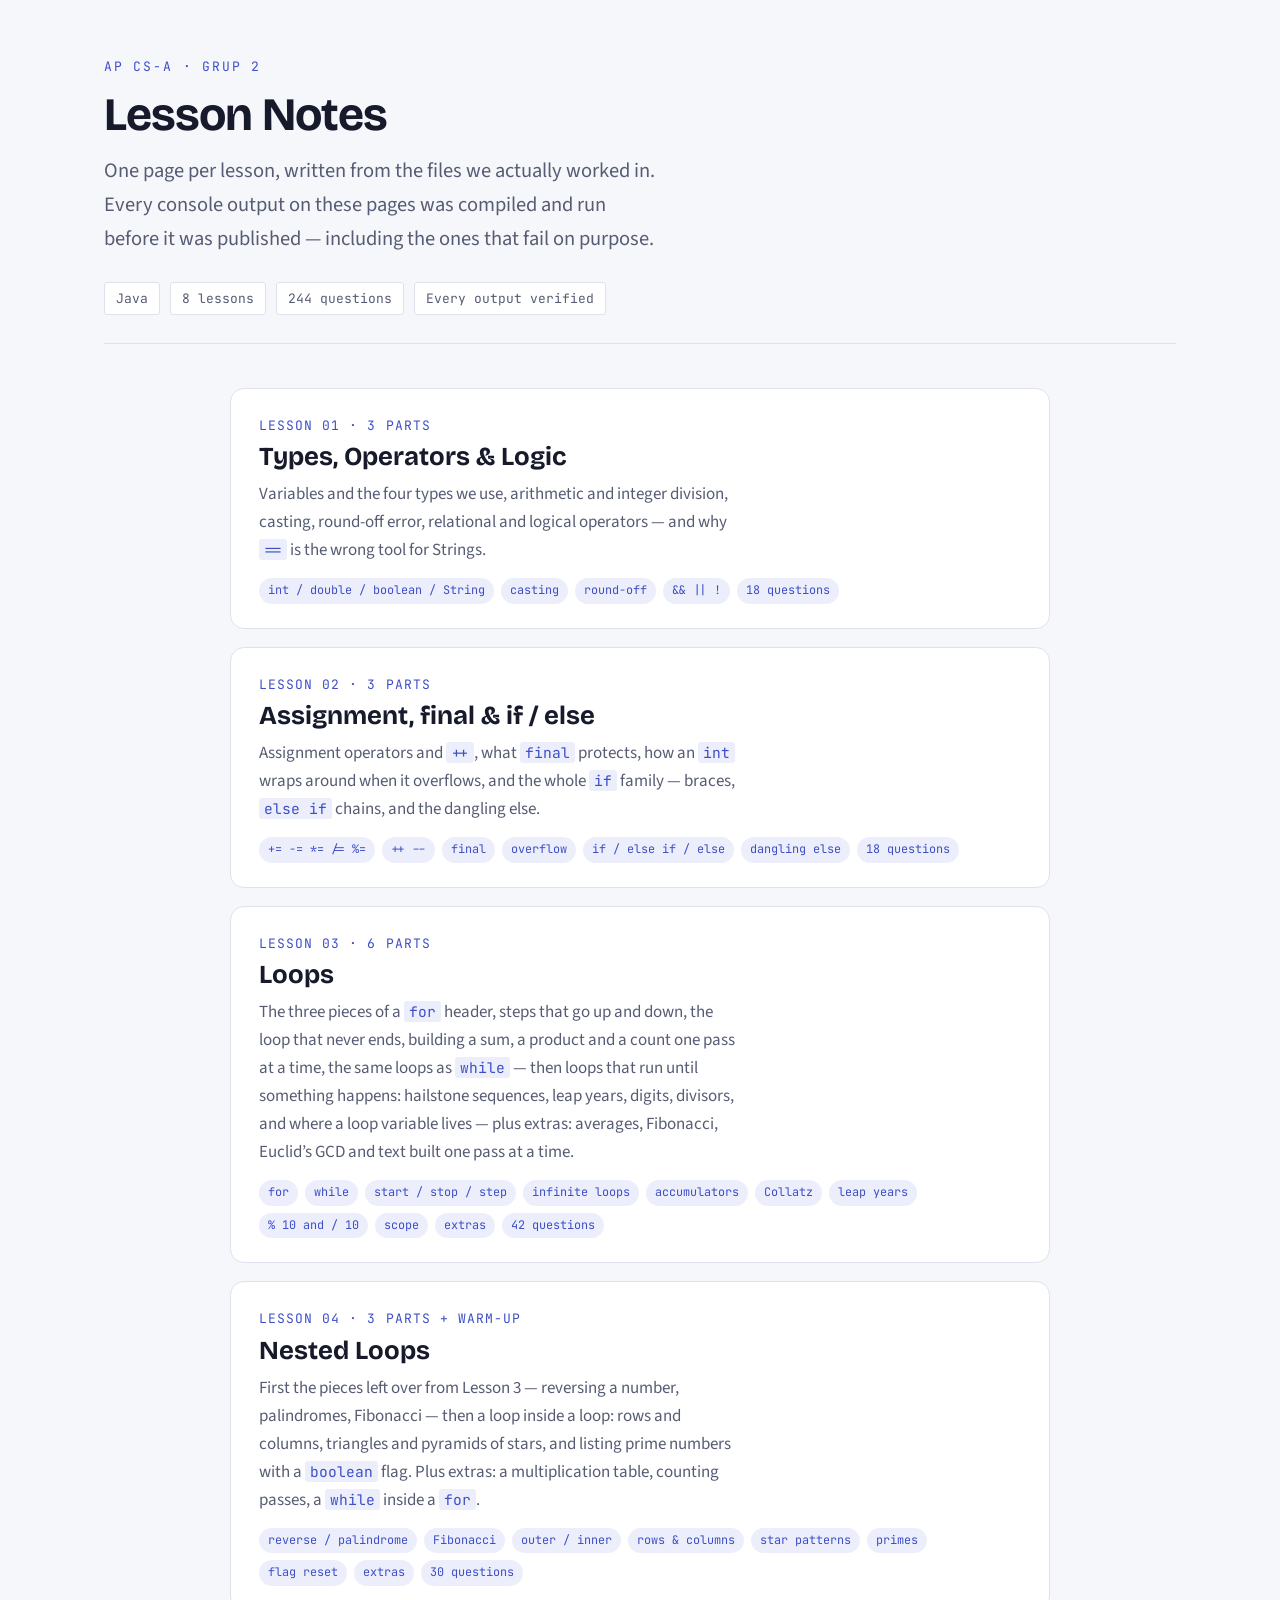
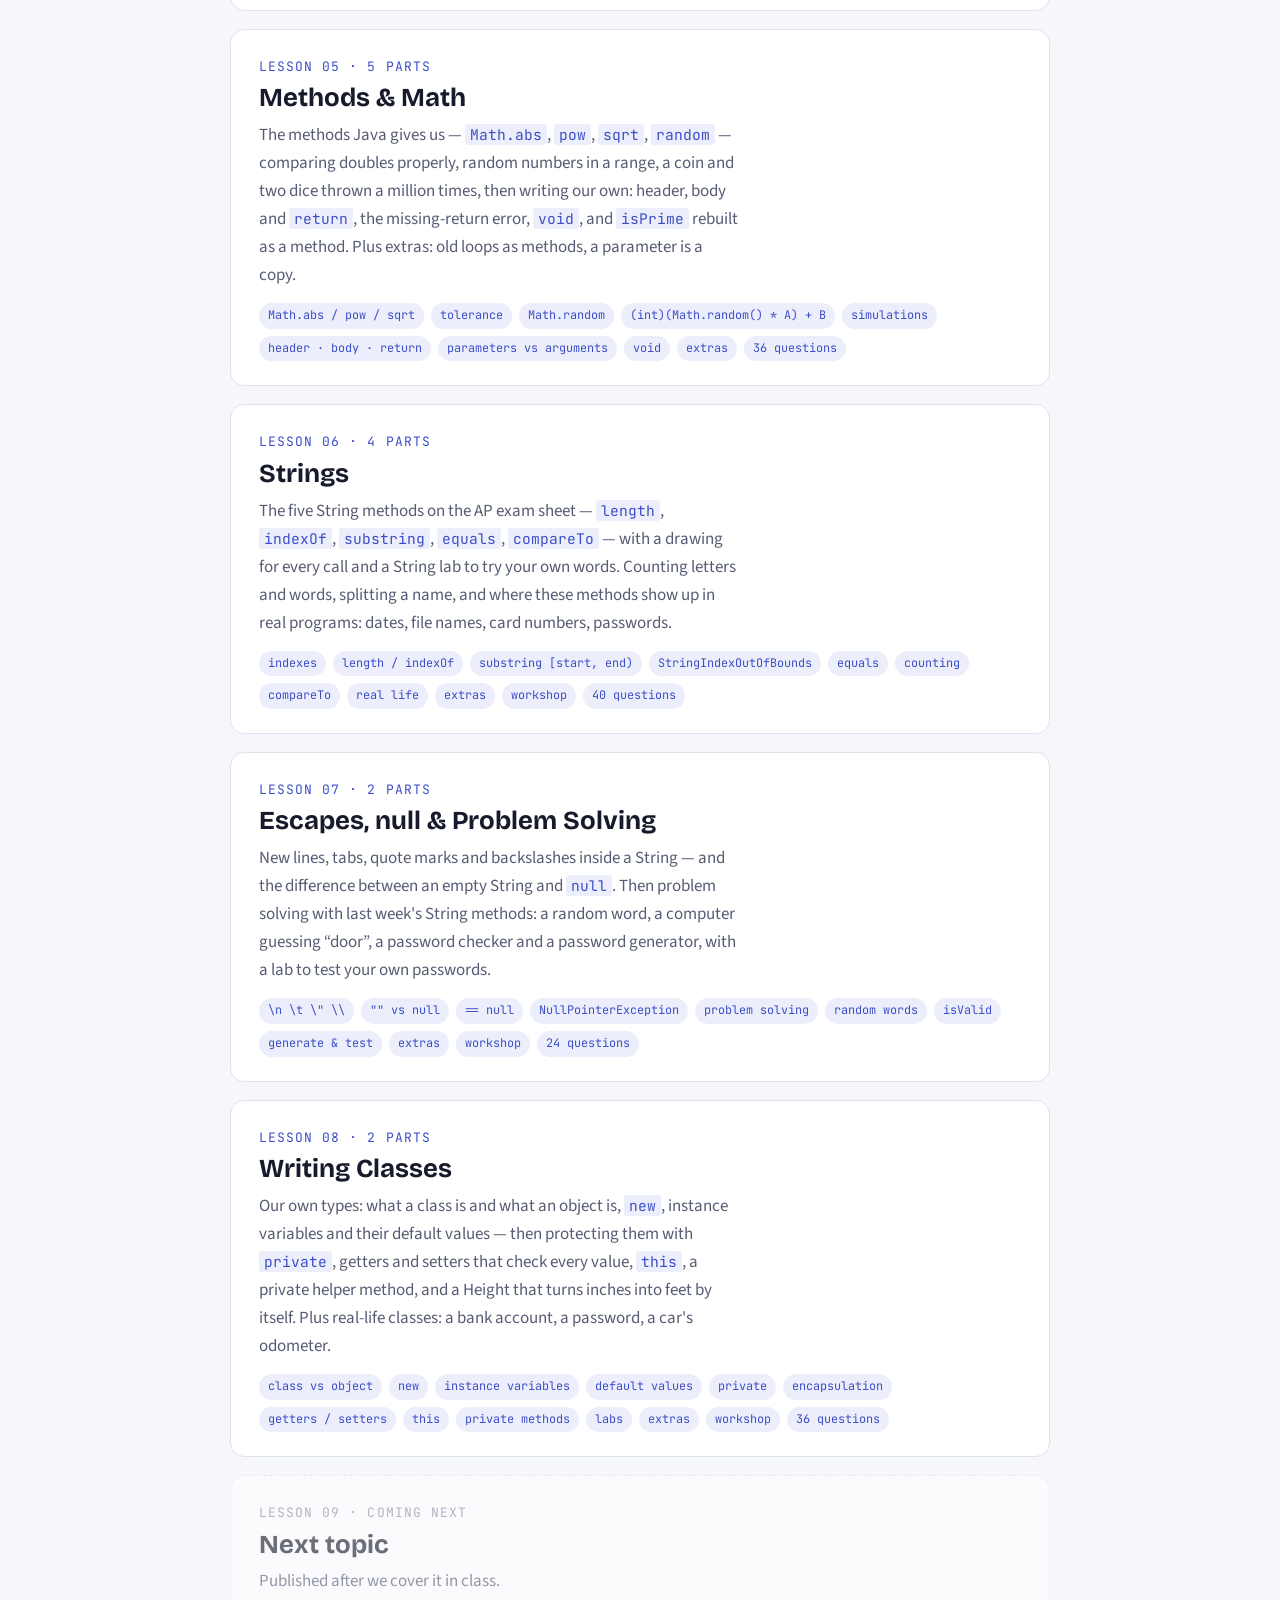
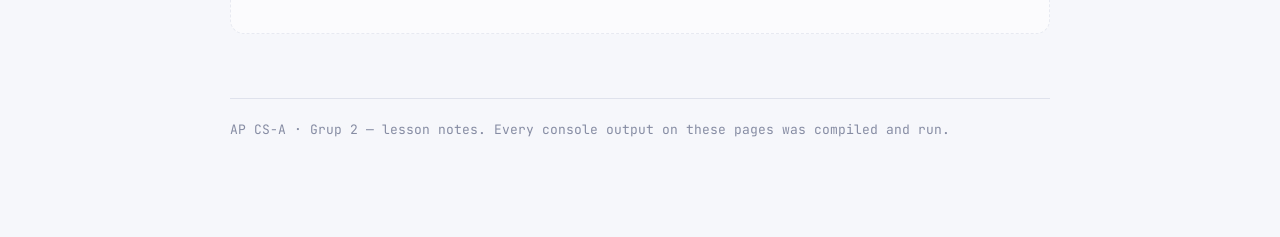
==== commit 4631ccf9: "Ders 8: sinif atolyesi bolumu (6 sinif, 6 soru) Sinif diyagrami (- / +), new olmadan degisken ve nul" ====
--- a/docs/index.html
+++ b/docs/index.html
@@ -24,7 +24,7 @@
     <ul class="facts">
       <li>Java</li>
       <li>8 lessons</li>
-      <li>238 questions</li>
+      <li>244 questions</li>
       <li>Every output verified</li>
     </ul>
   </header>
@@ -183,7 +183,8 @@
             <li>private methods</li>
             <li>labs</li>
             <li>extras</li>
-            <li>30 questions</li>
+            <li>workshop</li>
+            <li>36 questions</li>
           </ul>
         </a>
       </li>
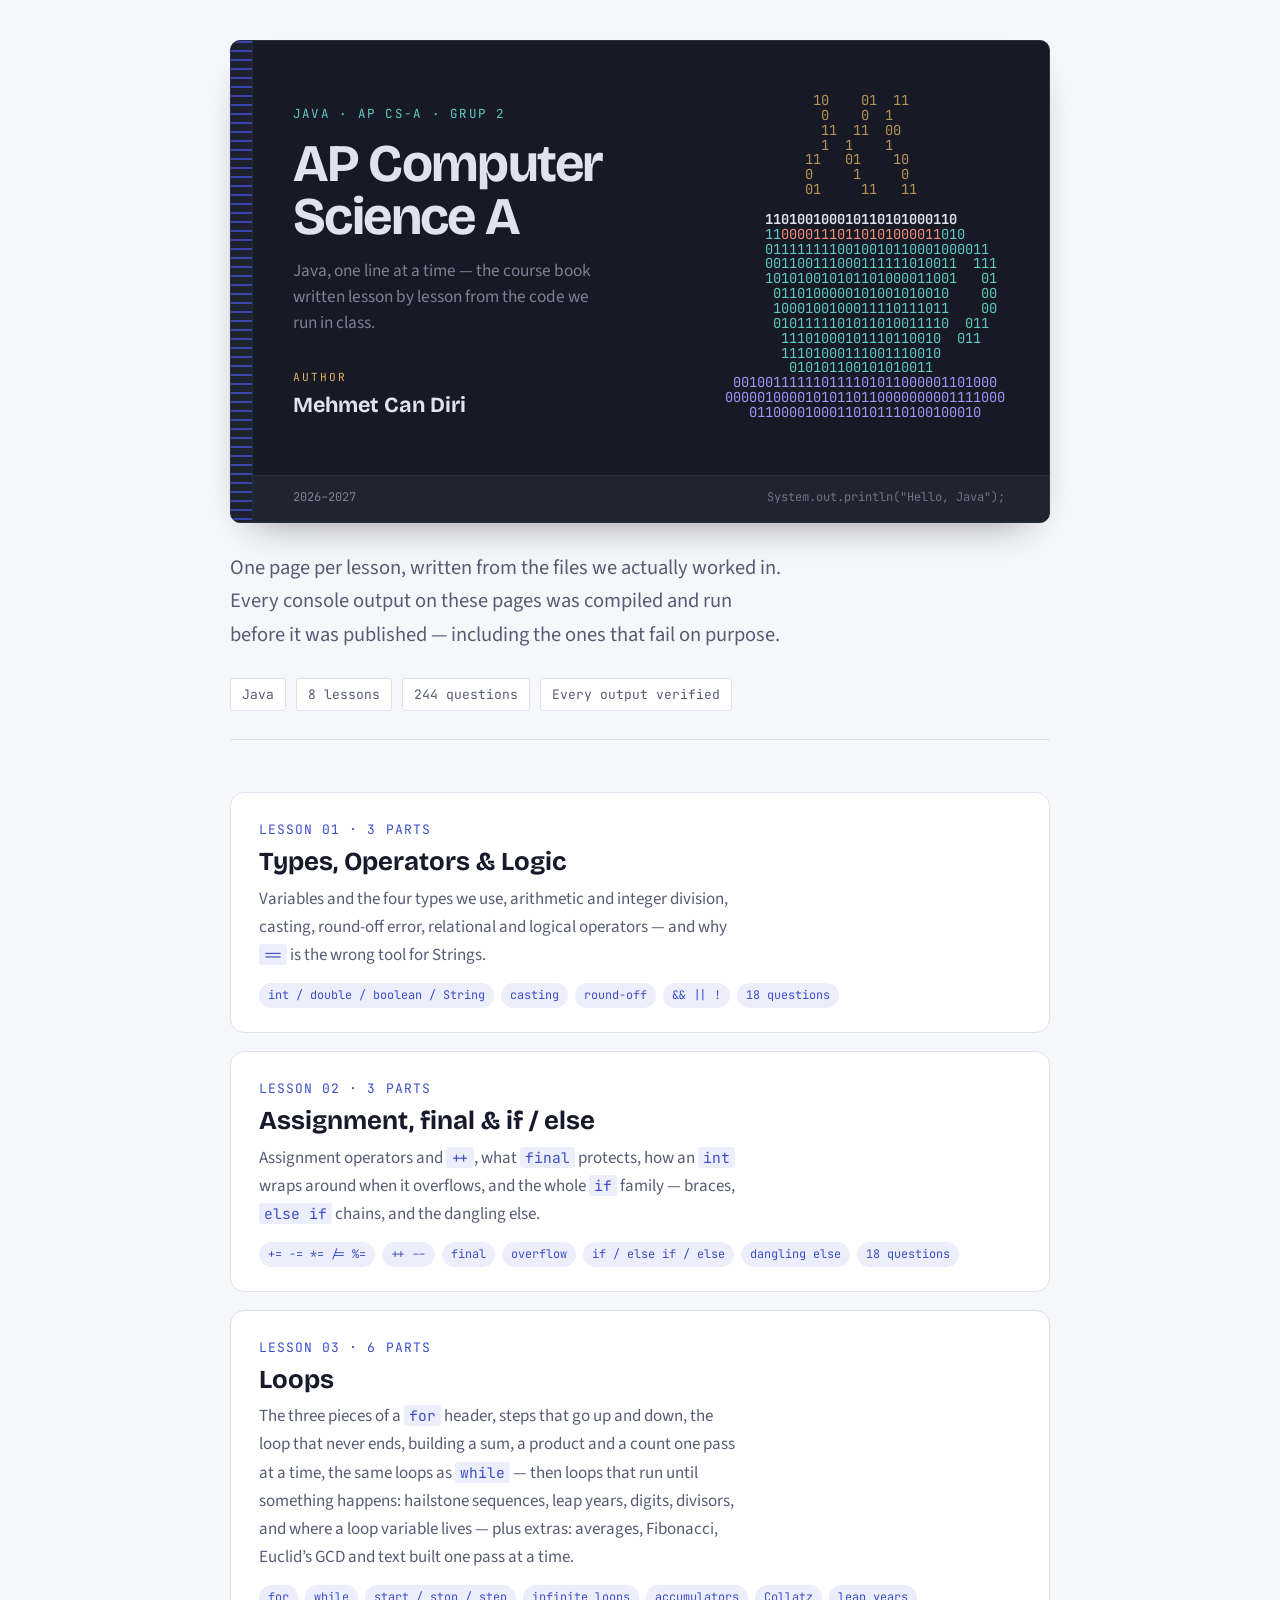
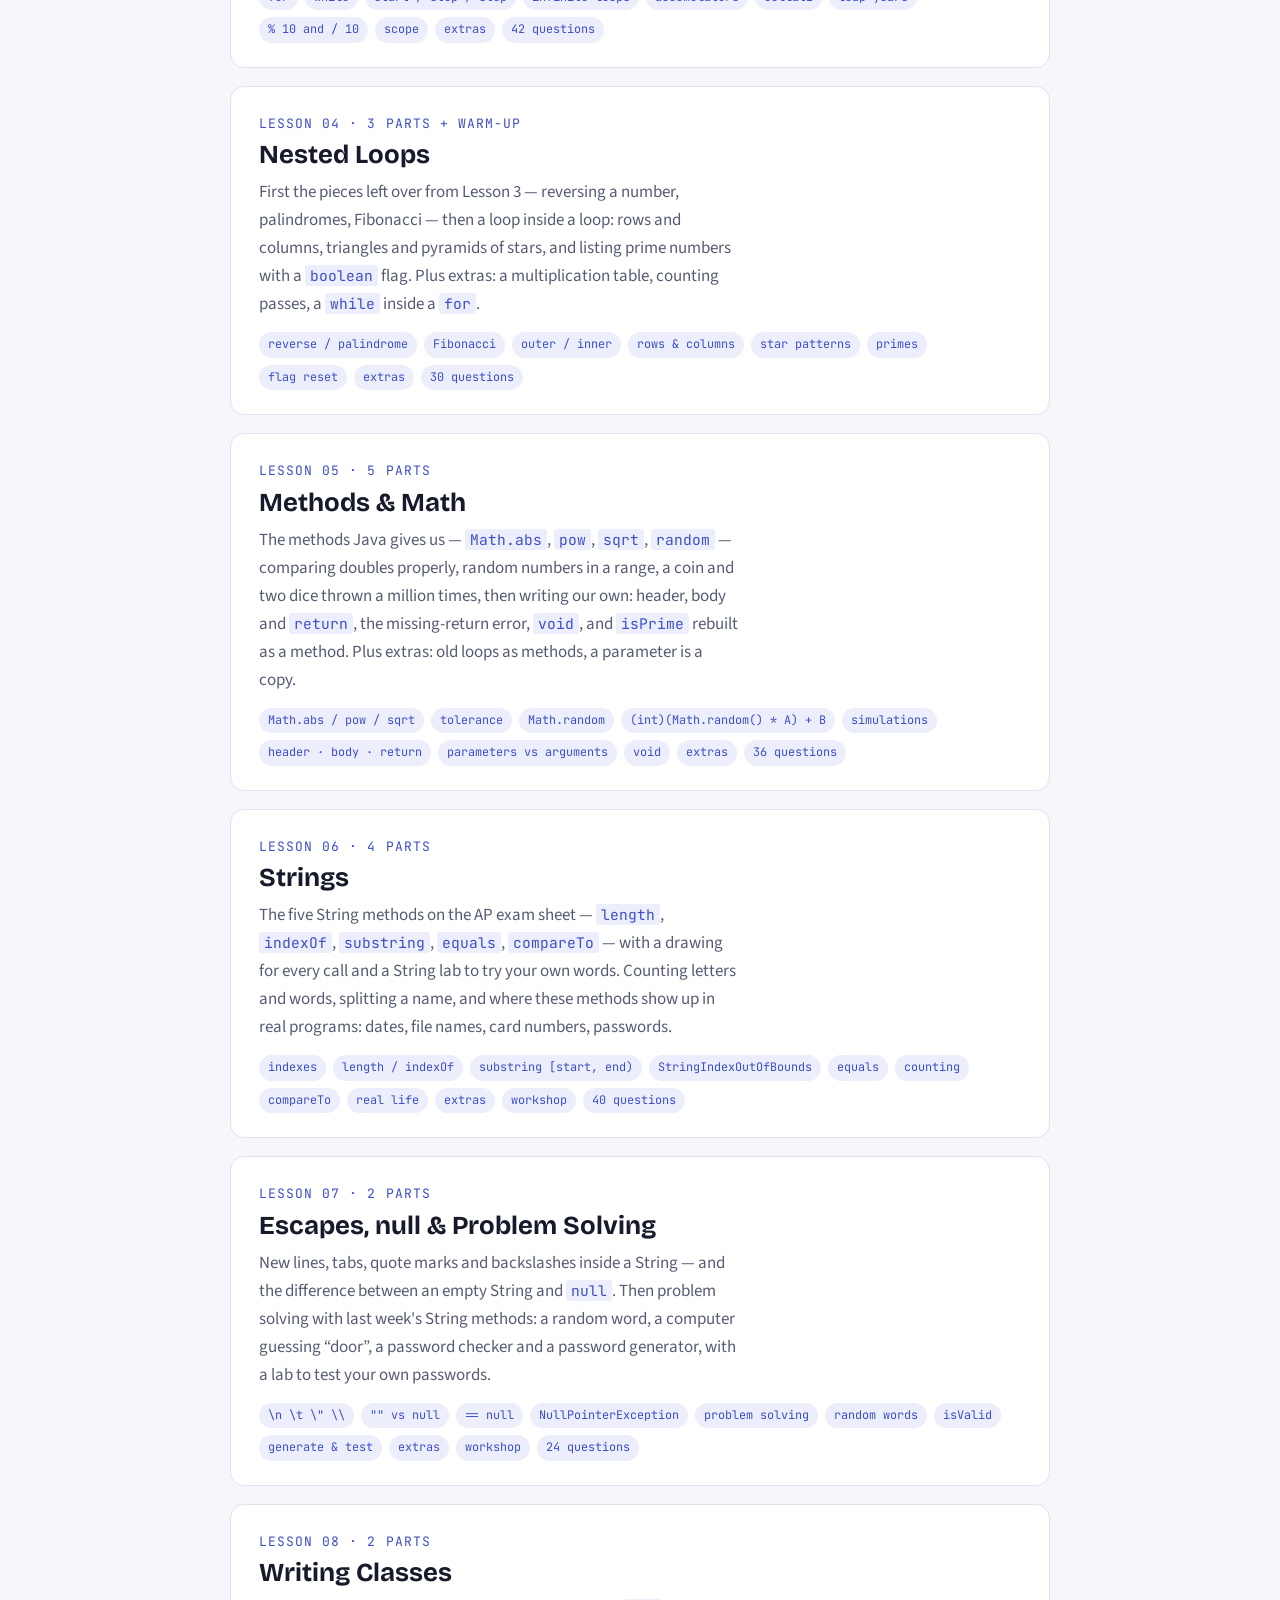
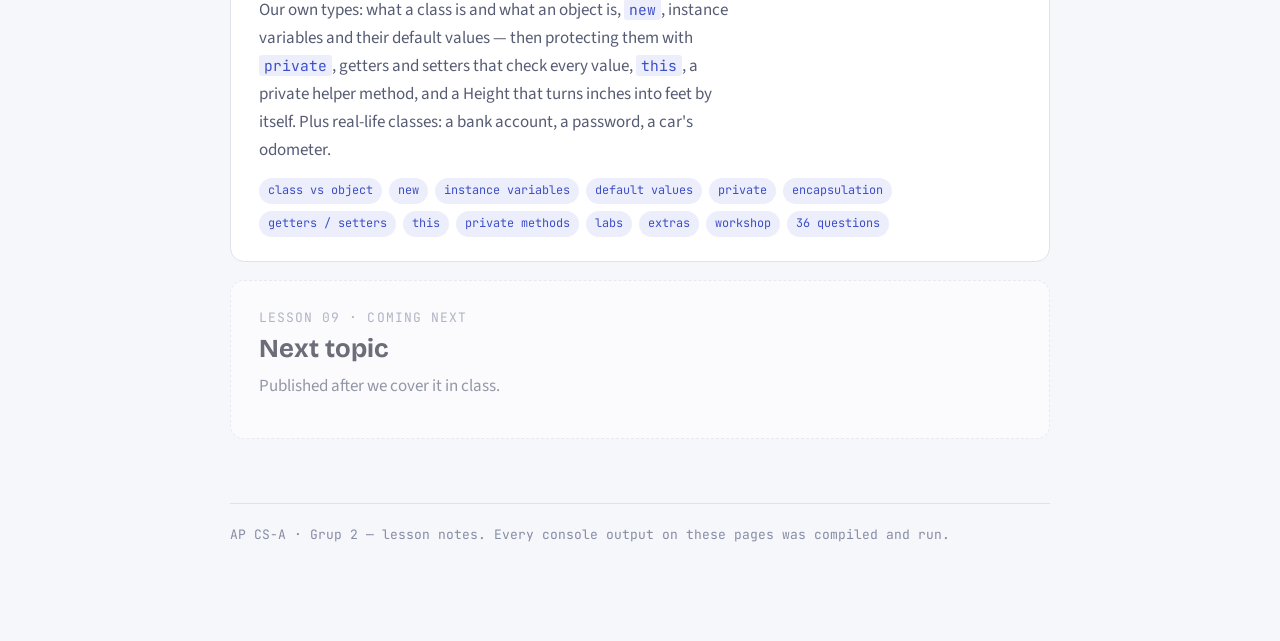
==== commit af35a6ec: "Ana sayfa: kitap kapagi (yazar Mehmet Can Diri, 0/1'lerden kahve fincani) Co-Authored-By: Claude Opu" ====
--- a/docs/index.html
+++ b/docs/index.html
@@ -3,6 +3,7 @@
 <head>
 <meta charset="utf-8">
 <meta name="viewport" content="width=device-width, initial-scale=1">
+<meta name="author" content="Mehmet Can Diri">
 <meta name="description" content="AP CS-A Grup 2 — weekly Java lesson notes: the exact examples we run in class, what each one prints, and practice questions with answers.">
 <link rel="icon" href='data:image/svg+xml,<svg xmlns="http://www.w3.org/2000/svg" viewBox="0 0 100 100"><text y=".9em" font-size="90">%E2%98%95</text></svg>'>
 <title>AP CS-A Grup 2 — Lesson Notes</title>
@@ -17,9 +18,47 @@
 
 <div class="wrap">
 
-  <header class="masthead">
-    <p class="eyebrow">AP CS-A · Grup 2</p>
-    <h1>Lesson Notes</h1>
+  <header class="cover">
+    <div class="cover-spine" aria-hidden="true"></div>
+    <div class="cover-body">
+      <div class="cover-text">
+        <p class="cover-kicker">Java · AP CS-A · Grup 2</p>
+        <h1 class="cover-title">AP Computer Science&nbsp;A</h1>
+        <p class="cover-sub">Java, one line at a time — the course book written lesson by lesson from the code we run in class.</p>
+        <p class="cover-author"><span>Author</span>Mehmet Can Diri</p>
+      </div>
+      <pre class="cover-art" aria-hidden="true">           <span class="b-s">10</span>    <span class="b-s">01</span>  <span class="b-s">11</span>
+            <span class="b-s">0</span>    <span class="b-s">0</span>  <span class="b-s">1</span>
+            <span class="b-s">11</span>  <span class="b-s">11</span>  <span class="b-s">00</span>
+            <span class="b-s">1</span>  <span class="b-s">1</span>    <span class="b-s">1</span>
+          <span class="b-s">11</span>   <span class="b-s">01</span>    <span class="b-s">10</span>
+          <span class="b-s">0</span>     <span class="b-s">1</span>     <span class="b-s">0</span>
+          <span class="b-s">01</span>     <span class="b-s">11</span>   <span class="b-s">11</span>
+
+     <span class="b-r">110100100010110101000110</span>
+     <span class="b-c">11</span><span class="b-k">00001110110101000011</span><span class="b-c">010</span>
+     <span class="b-c">0111111110010010110001000011</span>
+     <span class="b-c">001100111000111111010011</span>  <span class="b-c">111</span>
+     <span class="b-c">101010010101101000011001</span>   <span class="b-c">01</span>
+      <span class="b-c">0110100000101001010010</span>    <span class="b-c">00</span>
+      <span class="b-c">1000100100011110111011</span>    <span class="b-c">00</span>
+      <span class="b-c">0101111101011010011110</span>  <span class="b-c">011</span>
+       <span class="b-c">11101000101110110010</span>  <span class="b-c">011</span>
+       <span class="b-c">11101000111001110010</span>
+        <span class="b-c">010101100101010011</span>
+ <span class="b-p">001001111110111101011000001101000</span>
+<span class="b-p">00000100001010110110000000001111000</span>
+   <span class="b-p">01100001000110101110100100010</span>
+
+</pre>
+    </div>
+    <div class="cover-foot">
+      <span>2026–2027</span>
+      <span class="cover-code">System.out.println("Hello, Java");</span>
+    </div>
+  </header>
+
+  <section class="intro">
     <p class="deck">One page per lesson, written from the files we actually worked in. Every console output on these pages was compiled and run before it was published — including the ones that fail on purpose.</p>
     <ul class="facts">
       <li>Java</li>
@@ -27,7 +66,7 @@
       <li>244 questions</li>
       <li>Every output verified</li>
     </ul>
-  </header>
+  </section>
 
   <main class="hub">
     <ul class="hub-list">
--- a/docs/style.css
+++ b/docs/style.css
@@ -803,3 +803,60 @@
 .flowfig .ff-s{font-size:11px;fill:var(--ink-soft);text-anchor:start;}
 .flowfig .ff-yes{font-size:11.5px;fill:var(--moss);font-weight:700;}
 .flowfig .ff-no{font-size:11.5px;fill:var(--crimson);font-weight:700;}
+
+/* ---------- Hub: book cover ---------- */
+.cover{
+  position:relative;margin:40px auto 0;max-width:820px;border-radius:10px;overflow:hidden;
+  background:var(--pane);color:var(--pane-ink);
+  border:1px solid var(--pane-line);
+  box-shadow:0 18px 40px -24px rgba(10,12,20,.55);
+  padding-left:22px;
+}
+.cover-spine{
+  position:absolute;top:0;bottom:0;left:0;width:22px;
+  background:repeating-linear-gradient(180deg,var(--accent) 0 2px,transparent 2px 9px),var(--pane-head);
+  border-right:1px solid var(--pane-line);opacity:.85;
+}
+.cover-body{
+  display:grid;grid-template-columns:minmax(0,1fr) auto;align-items:center;gap:28px;
+  padding:52px 44px 40px 40px;
+}
+.cover-text{min-width:0;display:flex;flex-direction:column;gap:14px;}
+.cover-kicker{
+  margin:0;font-family:"JetBrains Mono",ui-monospace,monospace;font-size:.78rem;
+  letter-spacing:.18em;text-transform:uppercase;color:var(--pane-type);
+}
+.cover-title{
+  margin:0;color:var(--pane-ink);font-size:clamp(2.2rem,5.4vw,3.3rem);line-height:1;letter-spacing:-.03em;
+}
+.cover-sub{margin:0;max-width:34ch;color:var(--pane-faint);font-size:1.08rem;line-height:1.5;}
+.cover-author{
+  margin:18px 0 0;display:flex;flex-direction:column;gap:2px;
+  font-family:"Bricolage Grotesque","Source Sans 3",sans-serif;font-weight:700;font-size:1.35rem;color:var(--pane-ink);
+}
+.cover-author span{
+  font-family:"JetBrains Mono",ui-monospace,monospace;font-weight:400;font-size:.7rem;
+  letter-spacing:.18em;text-transform:uppercase;color:var(--pane-str);
+}
+.cover-art{
+  margin:0;font-family:"JetBrains Mono",ui-monospace,monospace;font-size:.86rem;line-height:1.08;
+  color:var(--pane-faint);user-select:none;
+}
+.cover-art .b-s{color:var(--pane-str);opacity:.8;}
+.cover-art .b-r{color:var(--pane-ink);font-weight:700;}
+.cover-art .b-k{color:var(--pane-num);}
+.cover-art .b-c{color:var(--pane-type);}
+.cover-art .b-p{color:var(--pane-key);}
+.cover-foot{
+  display:flex;justify-content:space-between;gap:12px;flex-wrap:wrap;
+  padding:12px 44px 14px 40px;border-top:1px solid var(--pane-line);background:var(--pane-head);
+  font-family:"JetBrains Mono",ui-monospace,monospace;font-size:.75rem;color:var(--pane-faint);
+}
+.cover-code{color:var(--pane-com);}
+.intro{max-width:820px;margin-left:auto;margin-right:auto;padding:28px 0 28px;border-bottom:1px solid var(--line);margin-bottom:8px;}
+.intro .deck{margin-top:0;}
+@media (max-width:760px){
+  .cover-body{grid-template-columns:1fr;padding:36px 22px 28px 24px;gap:22px;}
+  .cover-art{font-size:.64rem;justify-self:center;}
+  .cover-foot{padding:10px 22px 12px 24px;}
+}
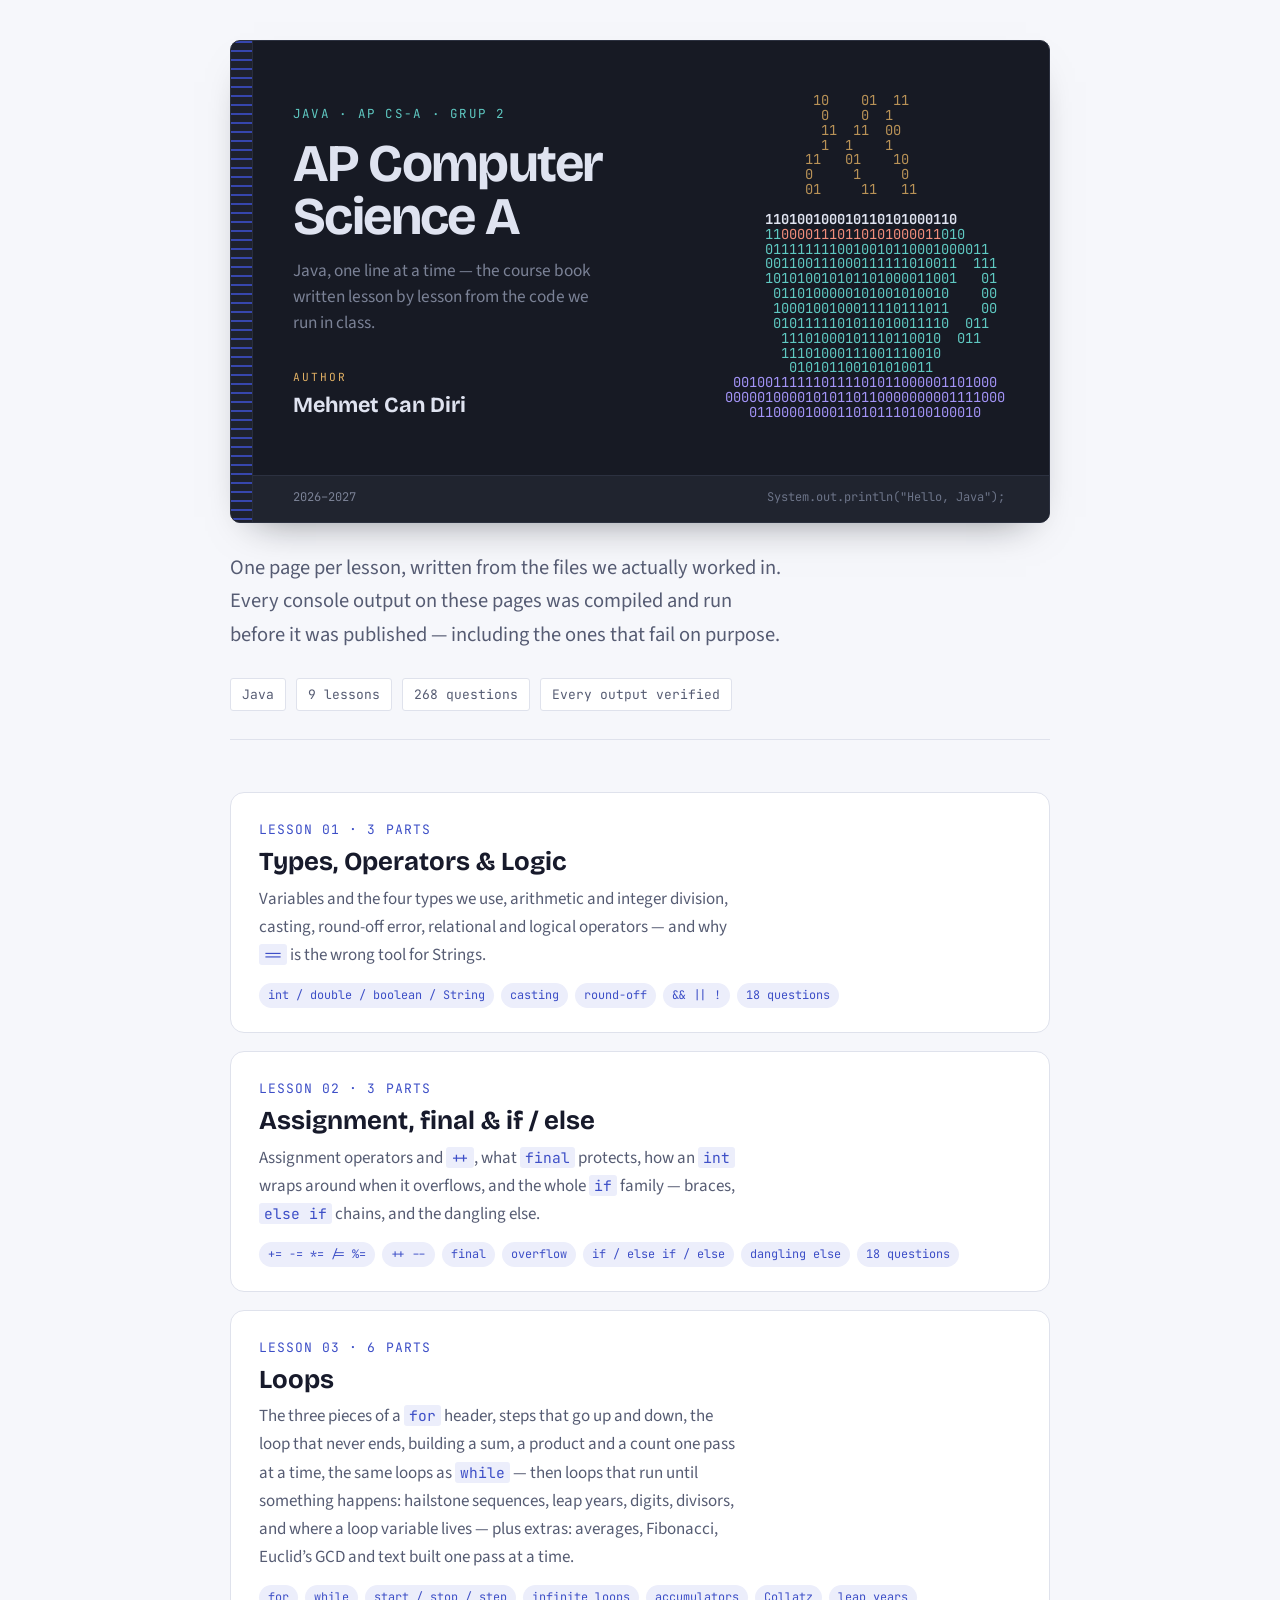
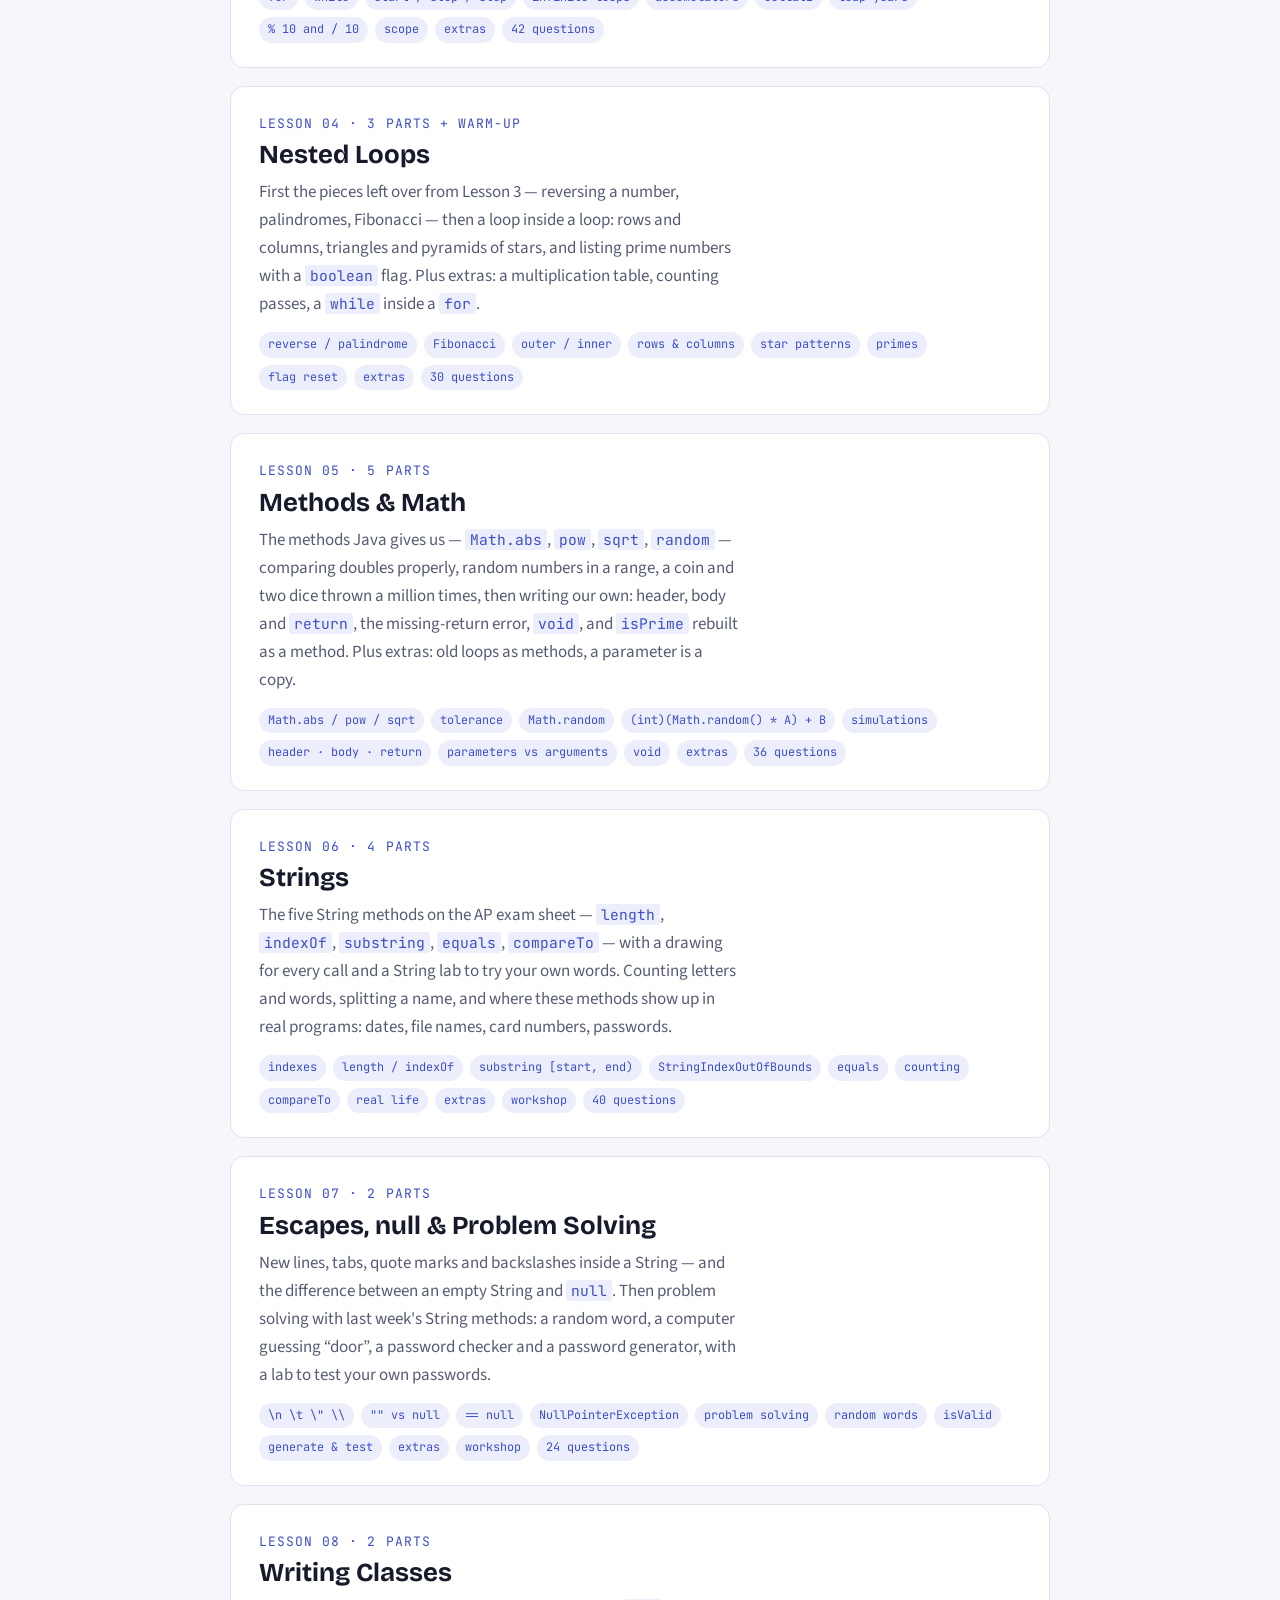
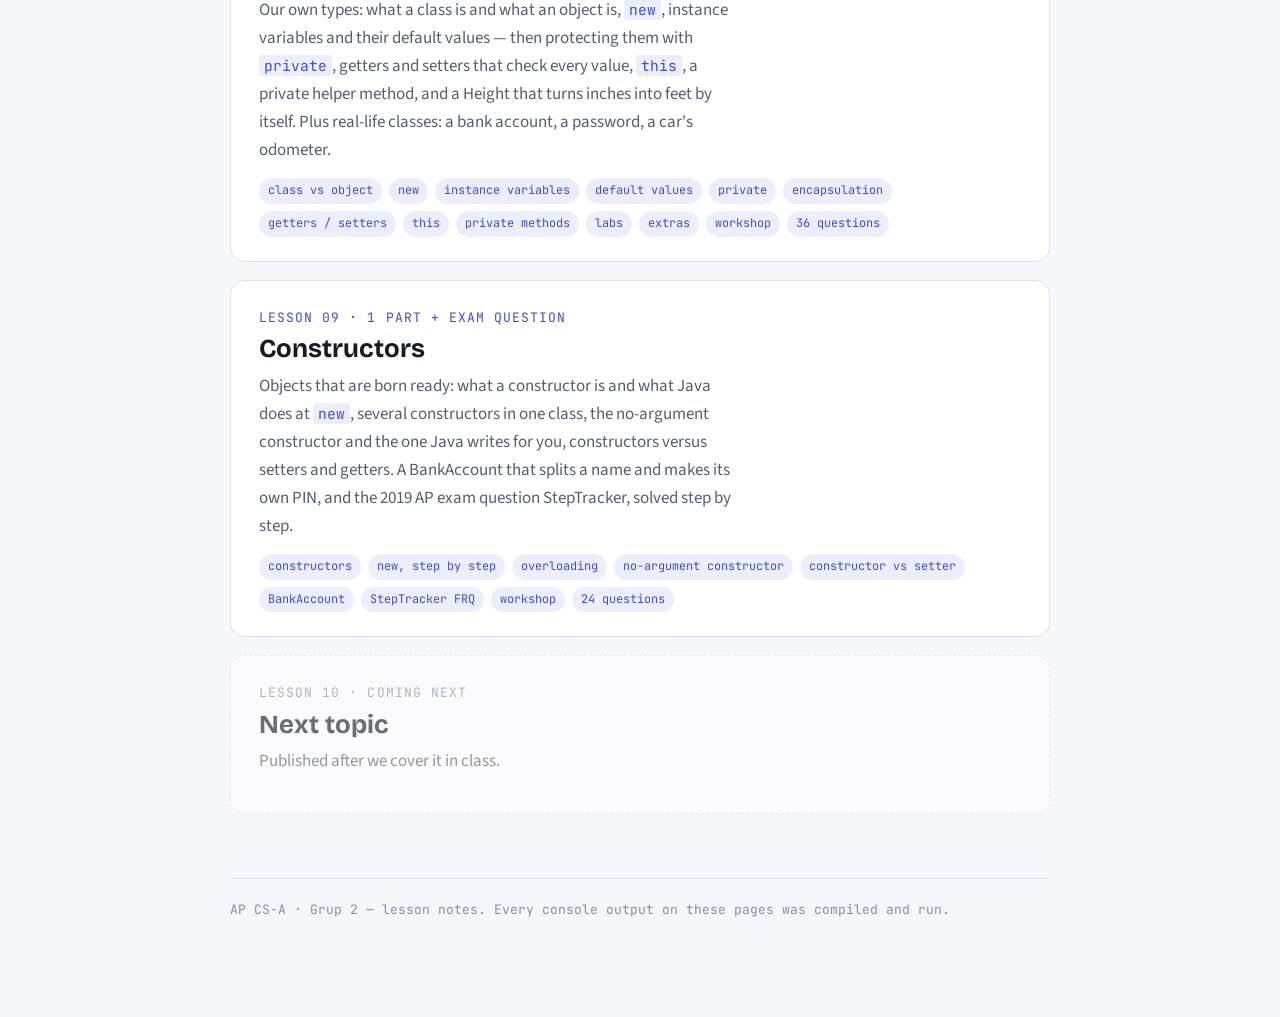
==== commit 5b1ee2e6: "Ders 9: Constructors (Height, BankAccount, StepTracker 2019 FRQ, 24 soru) Co-Authored-By: Claude Opu" ====
--- a/docs/index.html
+++ b/docs/index.html
@@ -62,8 +62,8 @@
     <p class="deck">One page per lesson, written from the files we actually worked in. Every console output on these pages was compiled and run before it was published — including the ones that fail on purpose.</p>
     <ul class="facts">
       <li>Java</li>
-      <li>8 lessons</li>
-      <li>244 questions</li>
+      <li>9 lessons</li>
+      <li>268 questions</li>
       <li>Every output verified</li>
     </ul>
   </section>
@@ -229,8 +229,27 @@
       </li>
 
       <li>
+        <a class="card" href="lesson9.html">
+          <span class="card-no">Lesson 09 · 1 part + exam question</span>
+          <h2>Constructors</h2>
+          <p>Objects that are born ready: what a constructor is and what Java does at <code class="inl">new</code>, several constructors in one class, the no-argument constructor and the one Java writes for you, constructors versus setters and getters. A BankAccount that splits a name and makes its own PIN, and the 2019 AP exam question StepTracker, solved step by step.</p>
+          <ul class="chips">
+            <li>constructors</li>
+            <li>new, step by step</li>
+            <li>overloading</li>
+            <li>no-argument constructor</li>
+            <li>constructor vs setter</li>
+            <li>BankAccount</li>
+            <li>StepTracker FRQ</li>
+            <li>workshop</li>
+            <li>24 questions</li>
+          </ul>
+        </a>
+      </li>
+
+      <li>
         <div class="card card--soon">
-          <span class="card-no">Lesson 09 · coming next</span>
+          <span class="card-no">Lesson 10 · coming next</span>
           <h2>Next topic</h2>
           <p>Published after we cover it in class.</p>
         </div>
--- a/docs/style.css
+++ b/docs/style.css
@@ -860,3 +860,14 @@
   .cover-art{font-size:.64rem;justify-self:center;}
   .cover-foot{padding:10px 22px 12px 24px;}
 }
+/* constructor anatomy (lesson 9) */
+.anat{display:flex;flex-wrap:wrap;align-items:flex-start;gap:8px;margin:20px 0 6px;}
+.anat .pc{display:flex;flex-direction:column;align-items:center;gap:5px;min-width:0;}
+.anat .pc code{
+  font-family:"JetBrains Mono",ui-monospace,monospace;font-size:.9rem;font-weight:700;color:var(--ink);
+  border:1px solid var(--line);border-radius:4px;background:var(--surface);padding:6px 10px;white-space:pre;
+}
+.anat .pc small{font-size:.76rem;line-height:1.3;color:var(--ink-soft);text-align:center;max-width:9rem;}
+.anat .pc.key code{border-color:var(--accent);background:var(--accent-soft);color:var(--accent);}
+.anat .pc.gap code{border-style:dashed;border-color:var(--crimson-line);background:transparent;}
+.anat .pc.gap small{color:var(--crimson);}
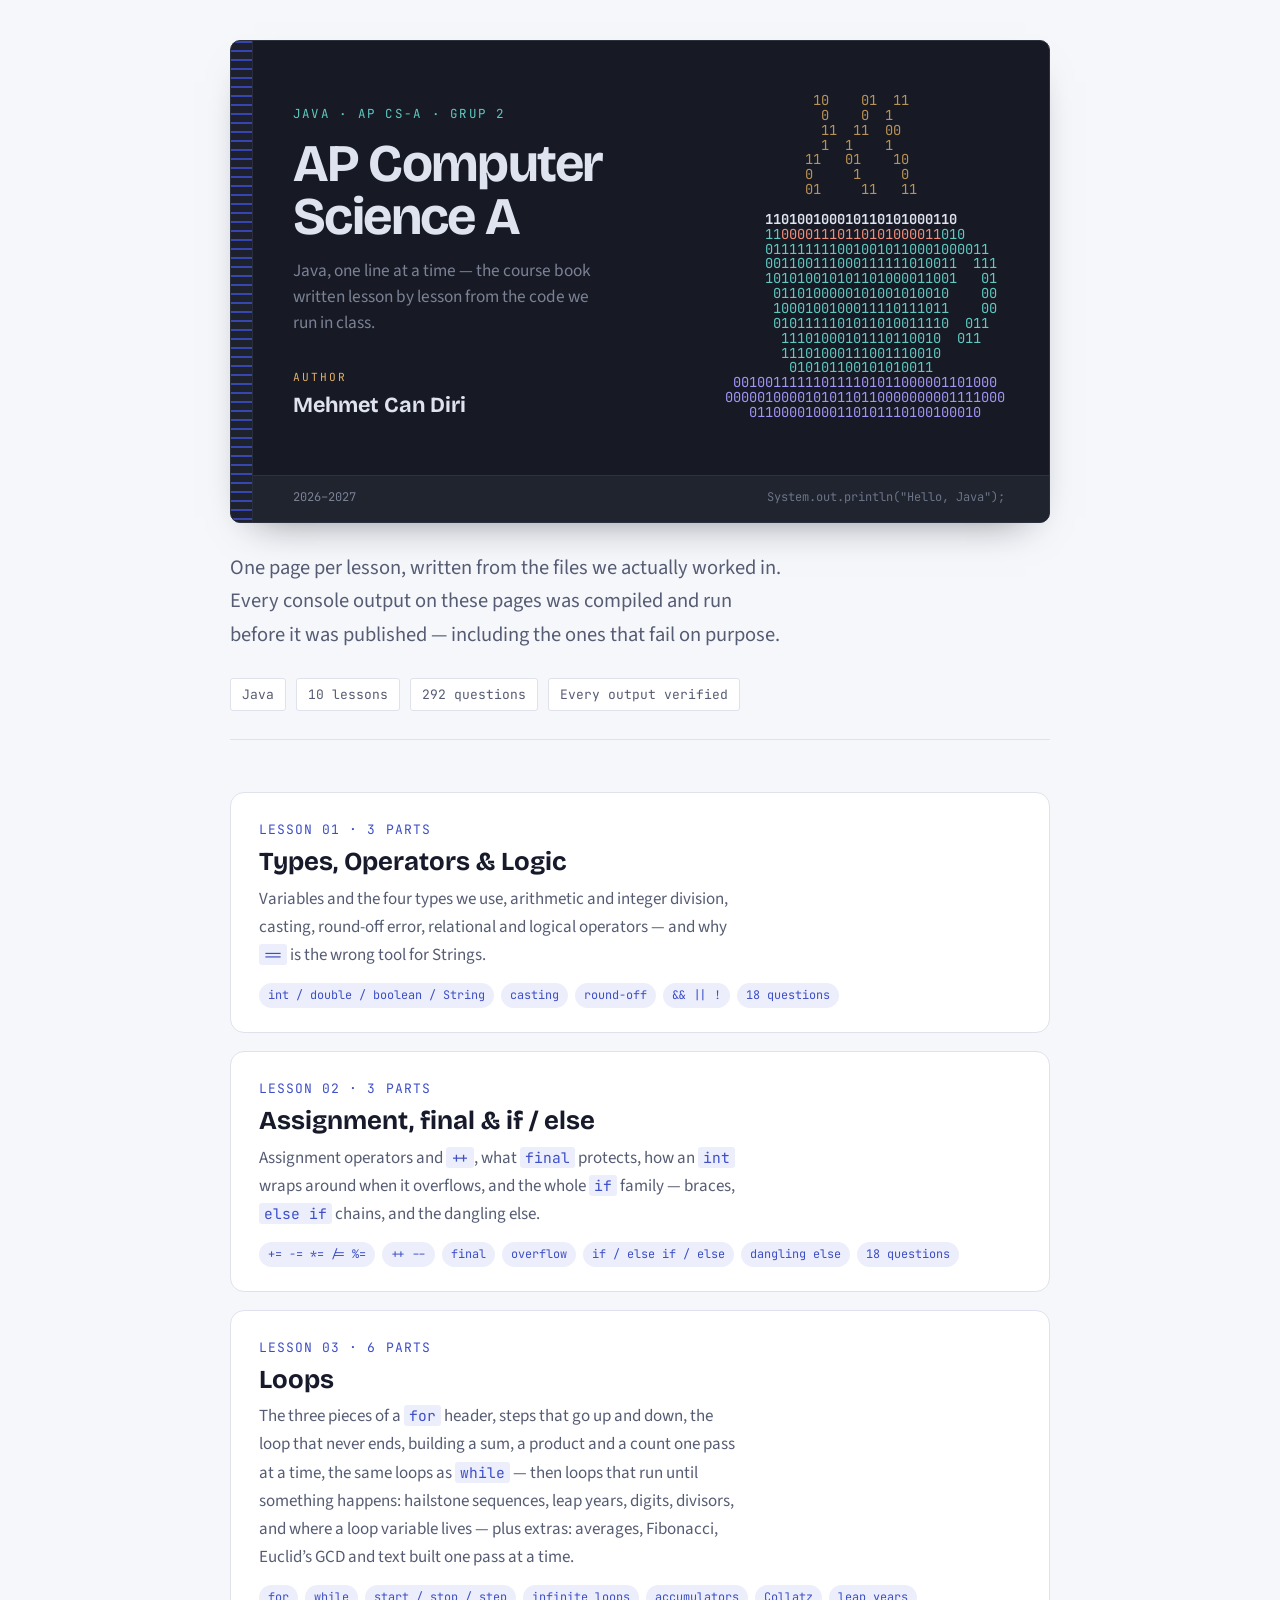
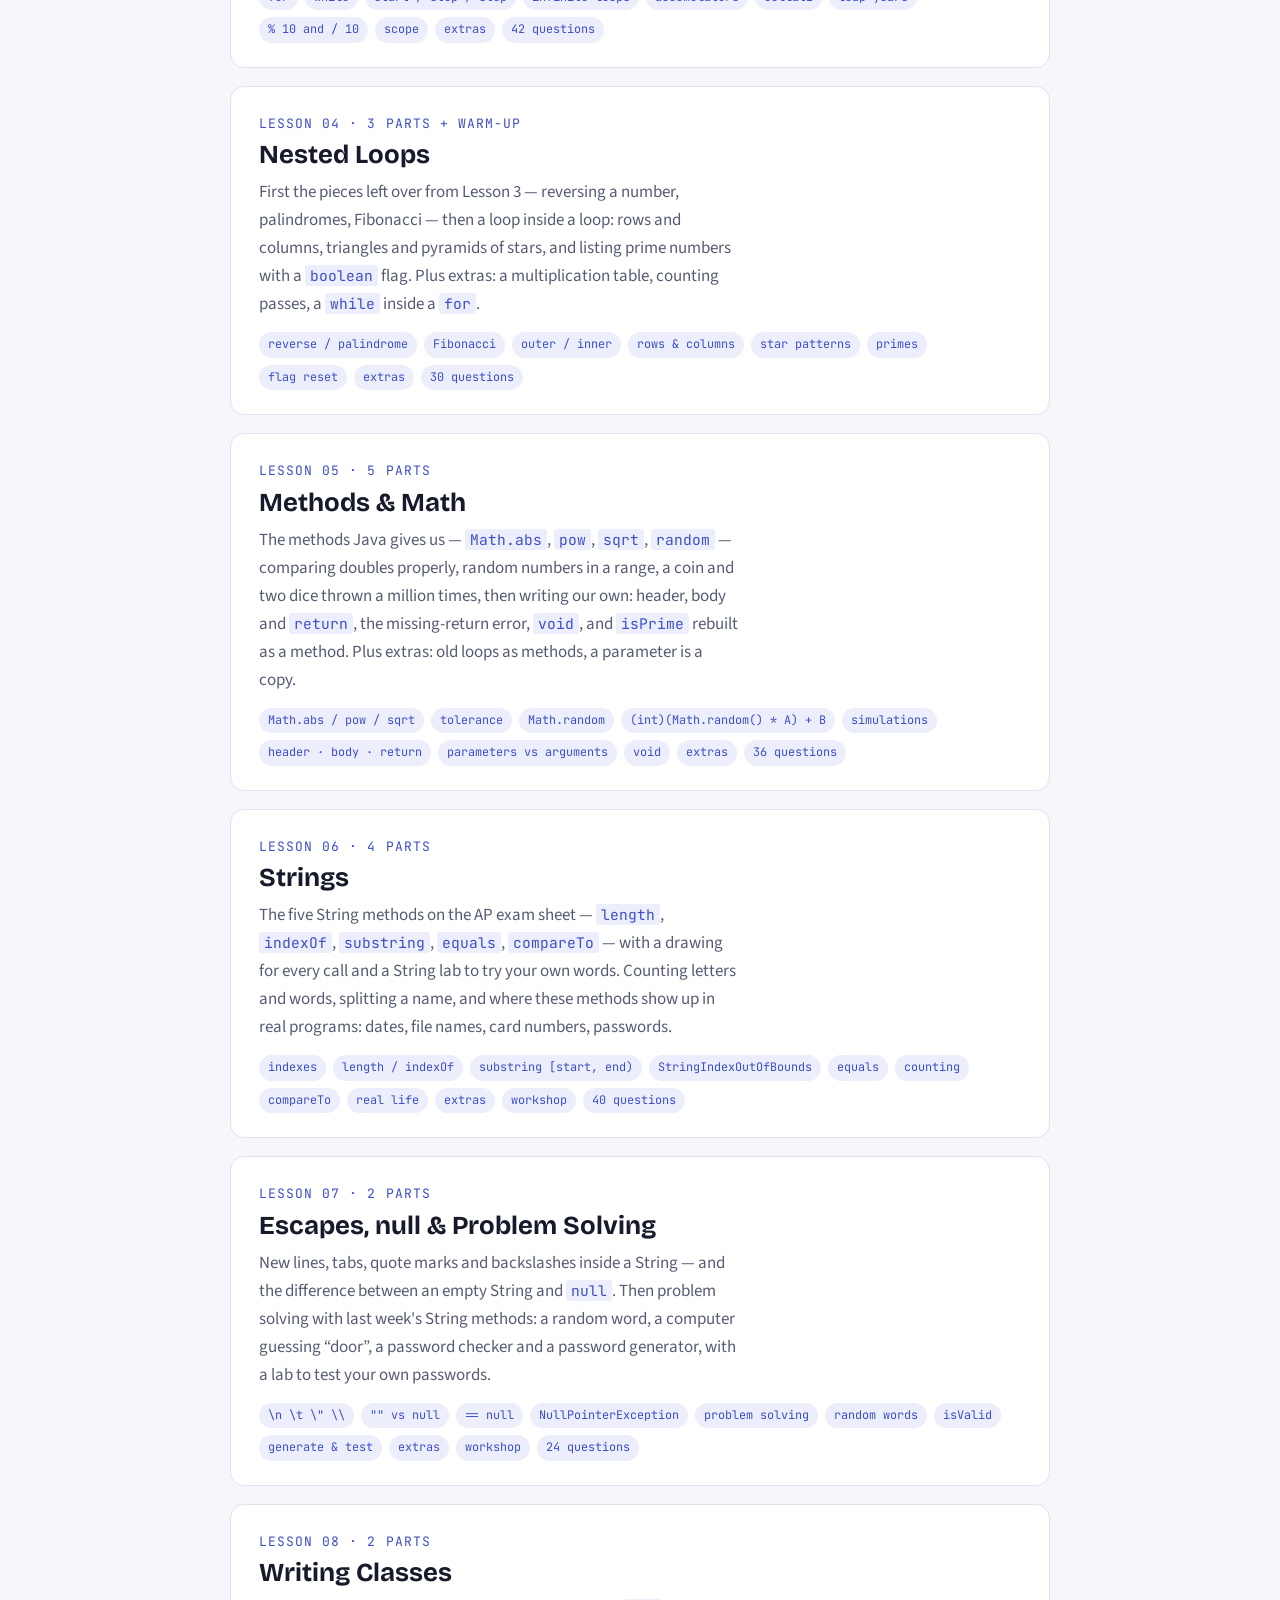
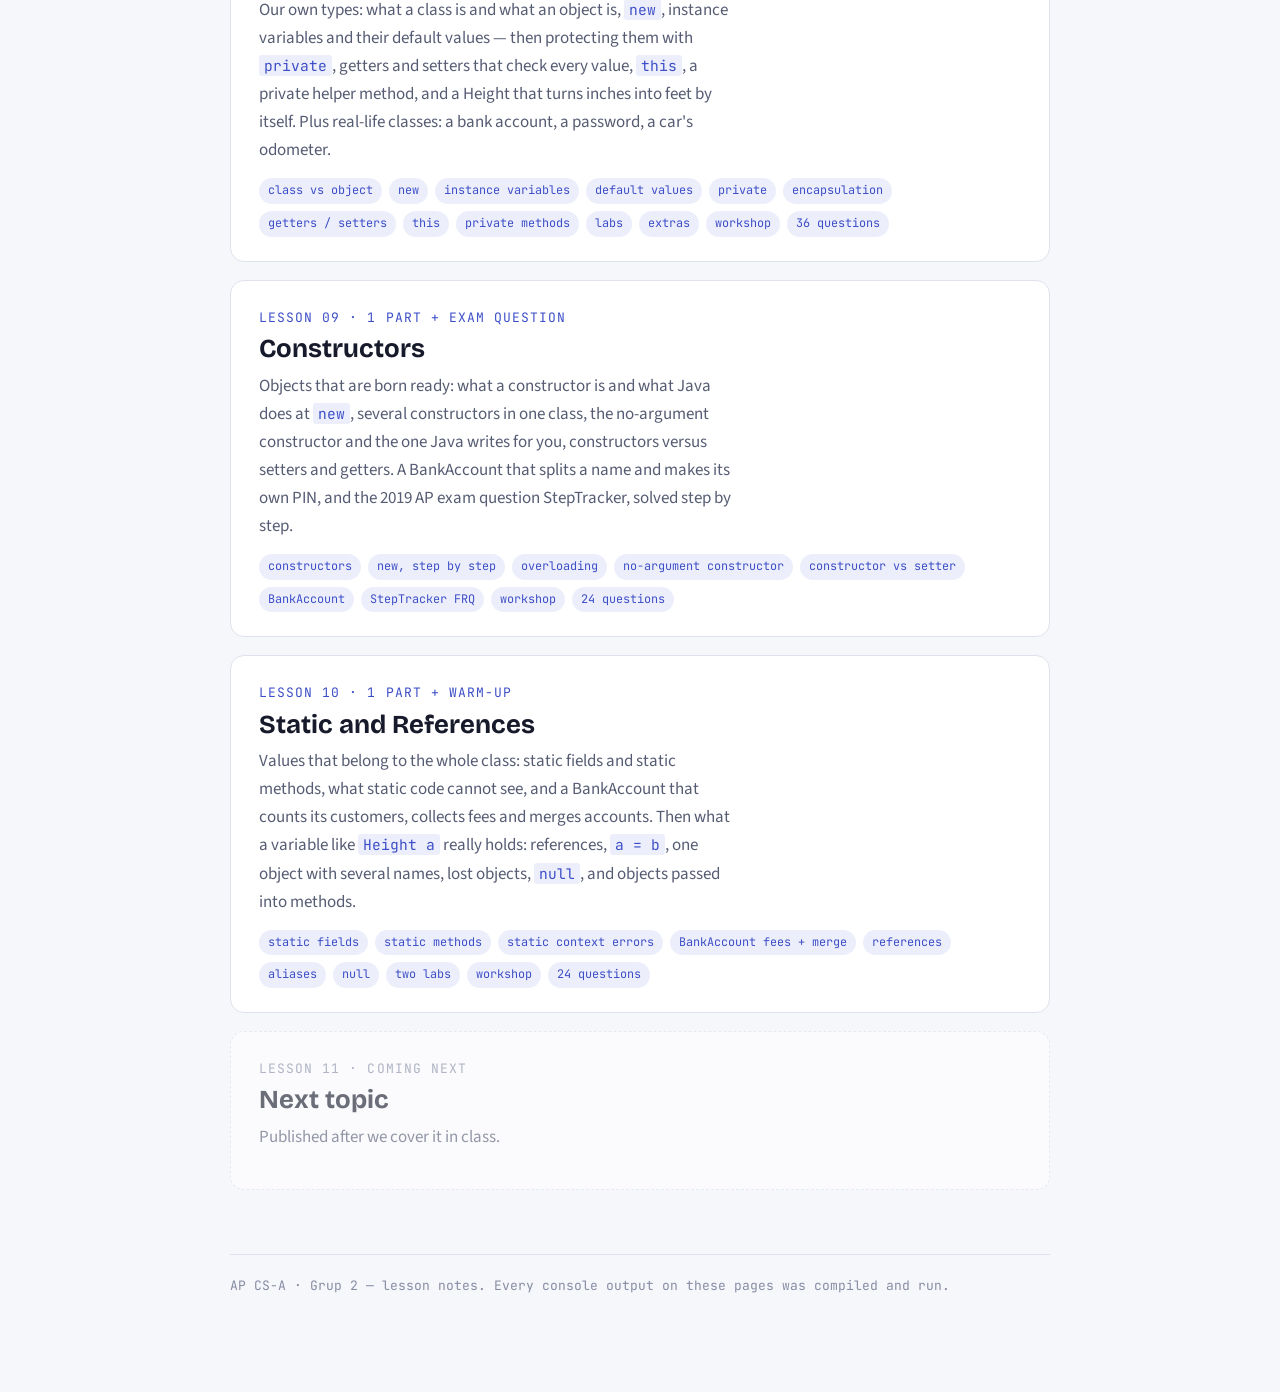
==== commit 430cae82: "Ders 10: Static ve References (BankAccount fee/merge, Lesson30, CupcakeMachine, 2 lab, 24 soru) Co-A" ====
--- a/docs/index.html
+++ b/docs/index.html
@@ -62,8 +62,8 @@
     <p class="deck">One page per lesson, written from the files we actually worked in. Every console output on these pages was compiled and run before it was published — including the ones that fail on purpose.</p>
     <ul class="facts">
       <li>Java</li>
-      <li>9 lessons</li>
-      <li>268 questions</li>
+      <li>10 lessons</li>
+      <li>292 questions</li>
       <li>Every output verified</li>
     </ul>
   </section>
@@ -248,8 +248,28 @@
       </li>
 
       <li>
+        <a class="card" href="lesson10.html">
+          <span class="card-no">Lesson 10 · 1 part + warm-up</span>
+          <h2>Static and References</h2>
+          <p>Values that belong to the whole class: static fields and static methods, what static code cannot see, and a BankAccount that counts its customers, collects fees and merges accounts. Then what a variable like <code class="inl">Height a</code> really holds: references, <code class="inl">a = b</code>, one object with several names, lost objects, <code class="inl">null</code>, and objects passed into methods.</p>
+          <ul class="chips">
+            <li>static fields</li>
+            <li>static methods</li>
+            <li>static context errors</li>
+            <li>BankAccount fees + merge</li>
+            <li>references</li>
+            <li>aliases</li>
+            <li>null</li>
+            <li>two labs</li>
+            <li>workshop</li>
+            <li>24 questions</li>
+          </ul>
+        </a>
+      </li>
+
+      <li>
         <div class="card card--soon">
-          <span class="card-no">Lesson 10 · coming next</span>
+          <span class="card-no">Lesson 11 · coming next</span>
           <h2>Next topic</h2>
           <p>Published after we cover it in class.</p>
         </div>
--- a/docs/style.css
+++ b/docs/style.css
@@ -871,3 +871,37 @@
 .anat .pc.key code{border-color:var(--accent);background:var(--accent-soft);color:var(--accent);}
 .anat .pc.gap code{border-style:dashed;border-color:var(--crimson-line);background:transparent;}
 .anat .pc.gap small{color:var(--crimson);}
+
+/* ---------- Lesson 10: memory pictures (variables → objects), the shared static box, reference + bank labs ---------- */
+.mem{display:grid;grid-template-columns:minmax(0,12rem) minmax(0,1fr);gap:14px 26px;margin:20px 0 8px;align-items:start;}
+.mem-lbl{
+  font-size:.66rem;letter-spacing:.14em;text-transform:uppercase;color:var(--ink-faint);
+  margin:0 0 8px;font-family:"Source Sans 3",system-ui,sans-serif;
+}
+.mem .vars{display:grid;gap:8px;}
+.mem .var{
+  display:flex;justify-content:space-between;align-items:center;gap:10px;
+  font-family:"JetBrains Mono",ui-monospace,monospace;font-size:.82rem;
+  border:1px solid var(--line);background:var(--surface);border-radius:4px;padding:7px 12px;
+}
+.mem .var b{color:var(--ink);}
+.mem .var .to{color:var(--accent);font-weight:700;}
+.mem .var.prim .to{color:var(--ink);}
+.mem .var .to.nul{color:var(--crimson);font-weight:400;}
+.mem .var.moved{background:var(--moss-soft);border-color:var(--moss-line);}
+.mem .var.moved .to{color:var(--moss);}
+.mem .heap{display:flex;flex-wrap:wrap;gap:12px;}
+.mem .obj{flex:0 1 13rem;}
+.obj .who{padding:5px 12px;font-size:.72rem;color:var(--accent);background:var(--accent-soft);border-top:1px solid var(--line-soft);}
+.obj.gone{opacity:.5;border-style:dashed;}
+.obj.gone .who{color:var(--crimson);background:var(--crimson-soft);}
+.obj.static{border:1.5px solid var(--amber);}
+.obj.static .obj-h{background:var(--amber-soft);}
+.obj.static .obj-h span{color:var(--amber);}
+.share{margin:20px 0 8px;display:grid;gap:10px;justify-items:center;}
+.share > .obj{width:100%;max-width:22rem;}
+.share .down{font-family:"JetBrains Mono",ui-monospace,monospace;font-size:.78rem;color:var(--amber);text-align:center;}
+.share .objs{margin:0;justify-content:center;width:100%;}
+.lab-step{font-family:"JetBrains Mono",ui-monospace,monospace;font-size:.78rem;color:var(--ink-soft);align-self:center;}
+.lab .mem{margin:14px 0 12px;}
+@media (max-width:560px){ .mem{grid-template-columns:1fr;} }
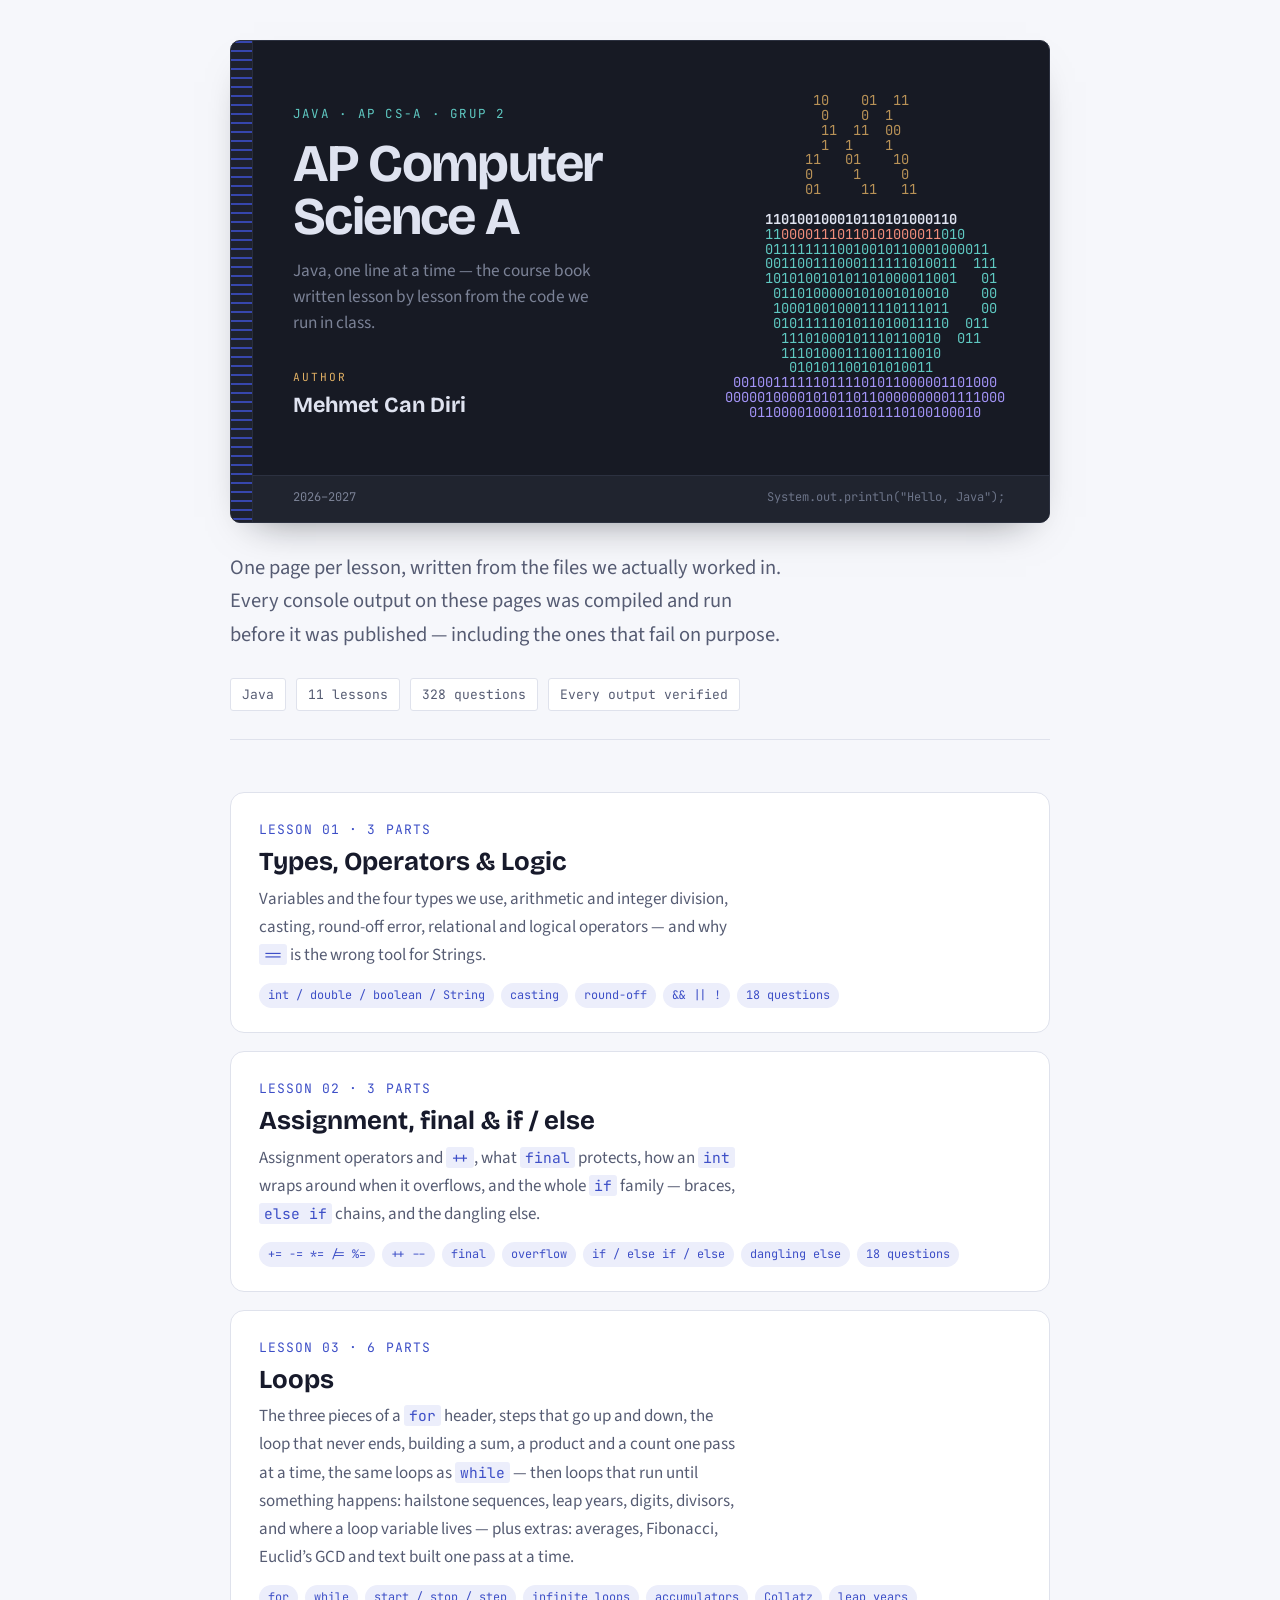
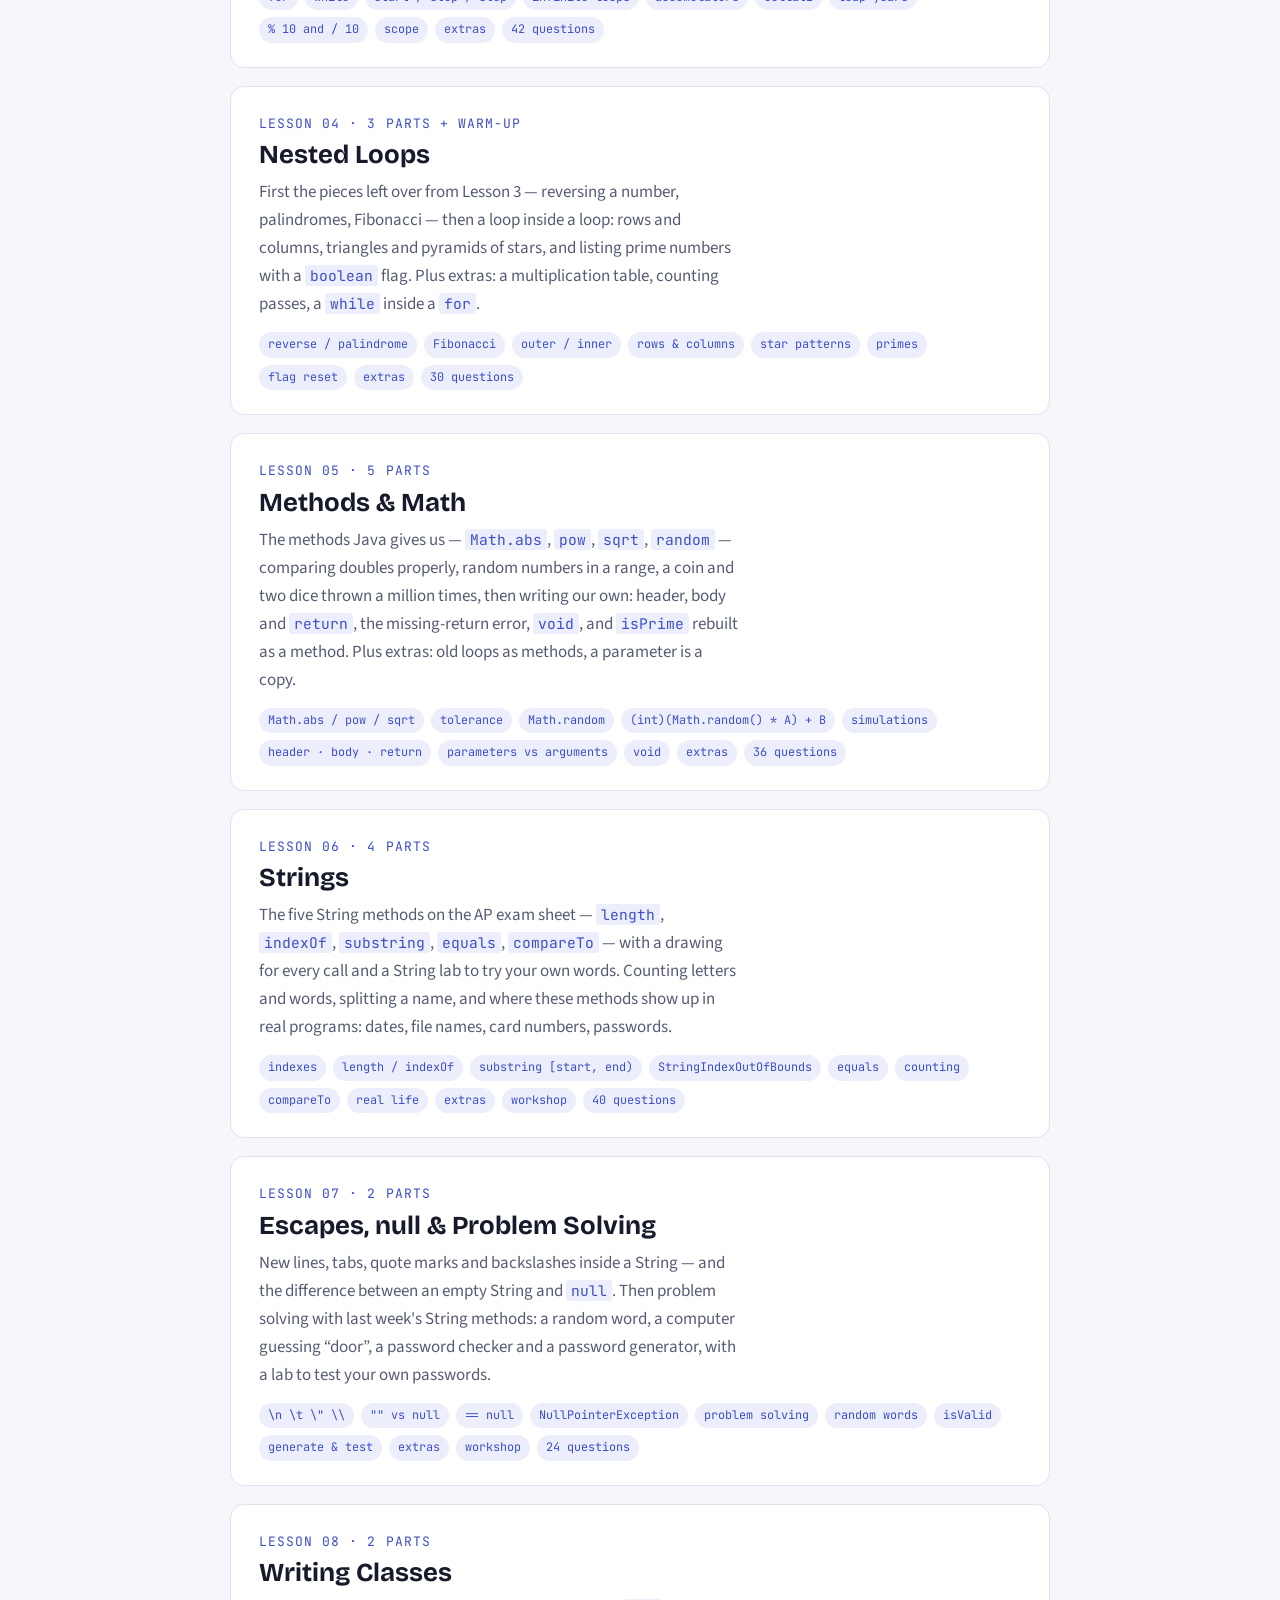
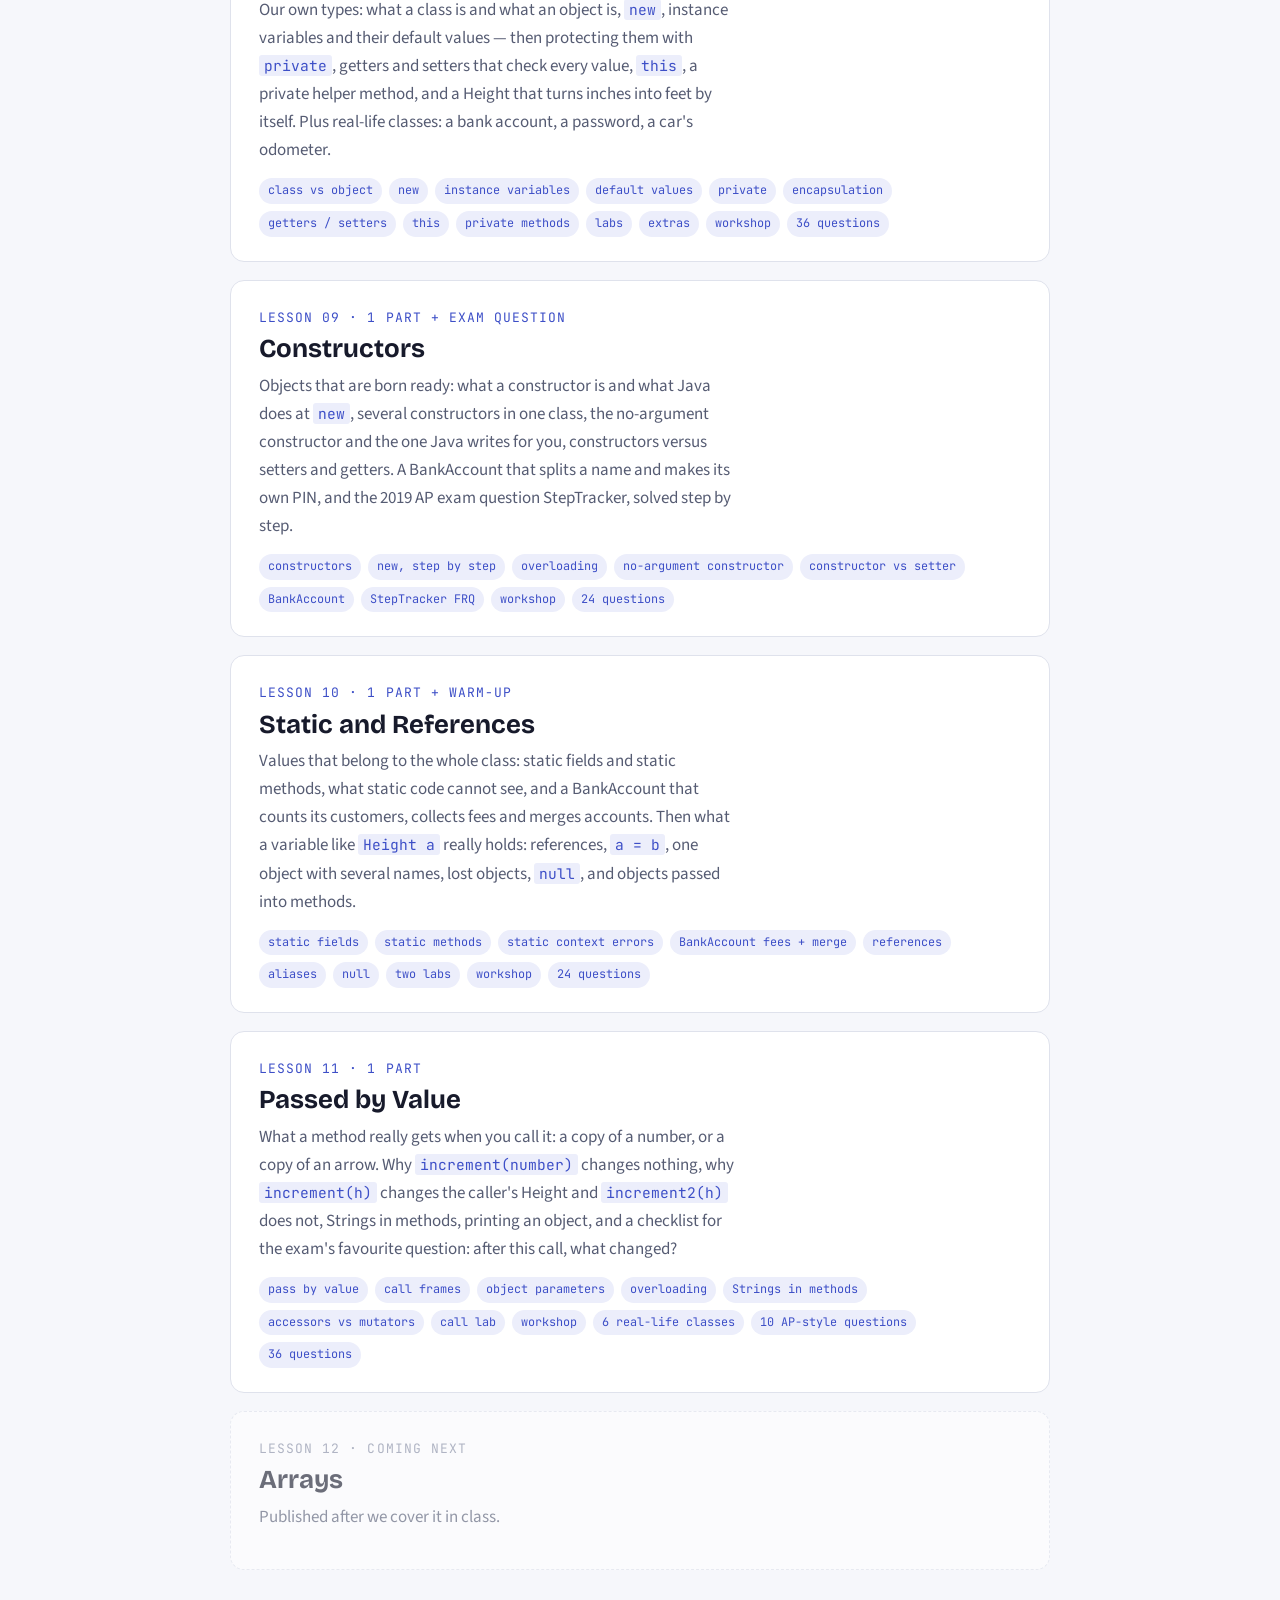
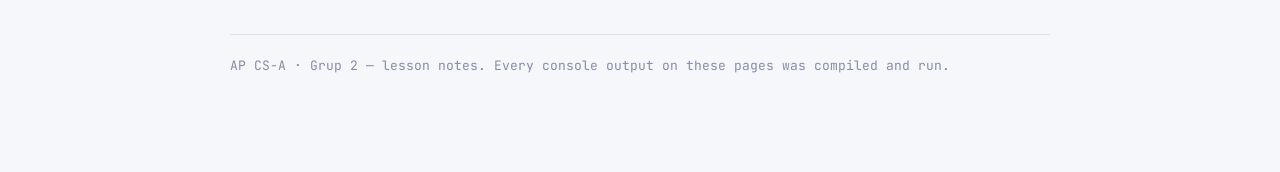
==== commit 7e4e122a: "Ders 11: Passed by Value (Lesson31, call lab, 6 gercek hayat sinifi, 10 AP sorusu, 36 soru) Co-Autho" ====
--- a/docs/index.html
+++ b/docs/index.html
@@ -62,8 +62,8 @@
     <p class="deck">One page per lesson, written from the files we actually worked in. Every console output on these pages was compiled and run before it was published — including the ones that fail on purpose.</p>
     <ul class="facts">
       <li>Java</li>
-      <li>10 lessons</li>
-      <li>292 questions</li>
+      <li>11 lessons</li>
+      <li>328 questions</li>
       <li>Every output verified</li>
     </ul>
   </section>
@@ -268,9 +268,30 @@
       </li>
 
       <li>
+        <a class="card" href="lesson11.html">
+          <span class="card-no">Lesson 11 · 1 part</span>
+          <h2>Passed by Value</h2>
+          <p>What a method really gets when you call it: a copy of a number, or a copy of an arrow. Why <code class="inl">increment(number)</code> changes nothing, why <code class="inl">increment(h)</code> changes the caller's Height and <code class="inl">increment2(h)</code> does not, Strings in methods, printing an object, and a checklist for the exam's favourite question: after this call, what changed?</p>
+          <ul class="chips">
+            <li>pass by value</li>
+            <li>call frames</li>
+            <li>object parameters</li>
+            <li>overloading</li>
+            <li>Strings in methods</li>
+            <li>accessors vs mutators</li>
+            <li>call lab</li>
+            <li>workshop</li>
+            <li>6 real-life classes</li>
+            <li>10 AP-style questions</li>
+            <li>36 questions</li>
+          </ul>
+        </a>
+      </li>
+
+      <li>
         <div class="card card--soon">
-          <span class="card-no">Lesson 11 · coming next</span>
-          <h2>Next topic</h2>
+          <span class="card-no">Lesson 12 · coming next</span>
+          <h2>Arrays</h2>
           <p>Published after we cover it in class.</p>
         </div>
       </li>
--- a/docs/style.css
+++ b/docs/style.css
@@ -905,3 +905,15 @@
 .lab-step{font-family:"JetBrains Mono",ui-monospace,monospace;font-size:.78rem;color:var(--ink-soft);align-self:center;}
 .lab .mem{margin:14px 0 12px;}
 @media (max-width:560px){ .mem{grid-template-columns:1fr;} }
+
+/* ---------- Lesson 11: call frames (main + the running method) and the call lab ---------- */
+.frame{border:1px dashed var(--line);border-radius:6px;padding:8px 10px 10px;margin:0 0 10px;background:transparent;}
+.frame.main{border-style:solid;}
+.frame.ended{opacity:.45;}
+.frame-h{
+  font-family:"JetBrains Mono",ui-monospace,monospace;font-size:.72rem;color:var(--ink-soft);
+  margin:0 0 6px;max-width:none;
+}
+.mem .frame .vars{gap:6px;}
+.mem.calls{grid-template-columns:minmax(0,15rem) minmax(0,1fr);}
+@media (max-width:560px){ .mem.calls{grid-template-columns:1fr;} }
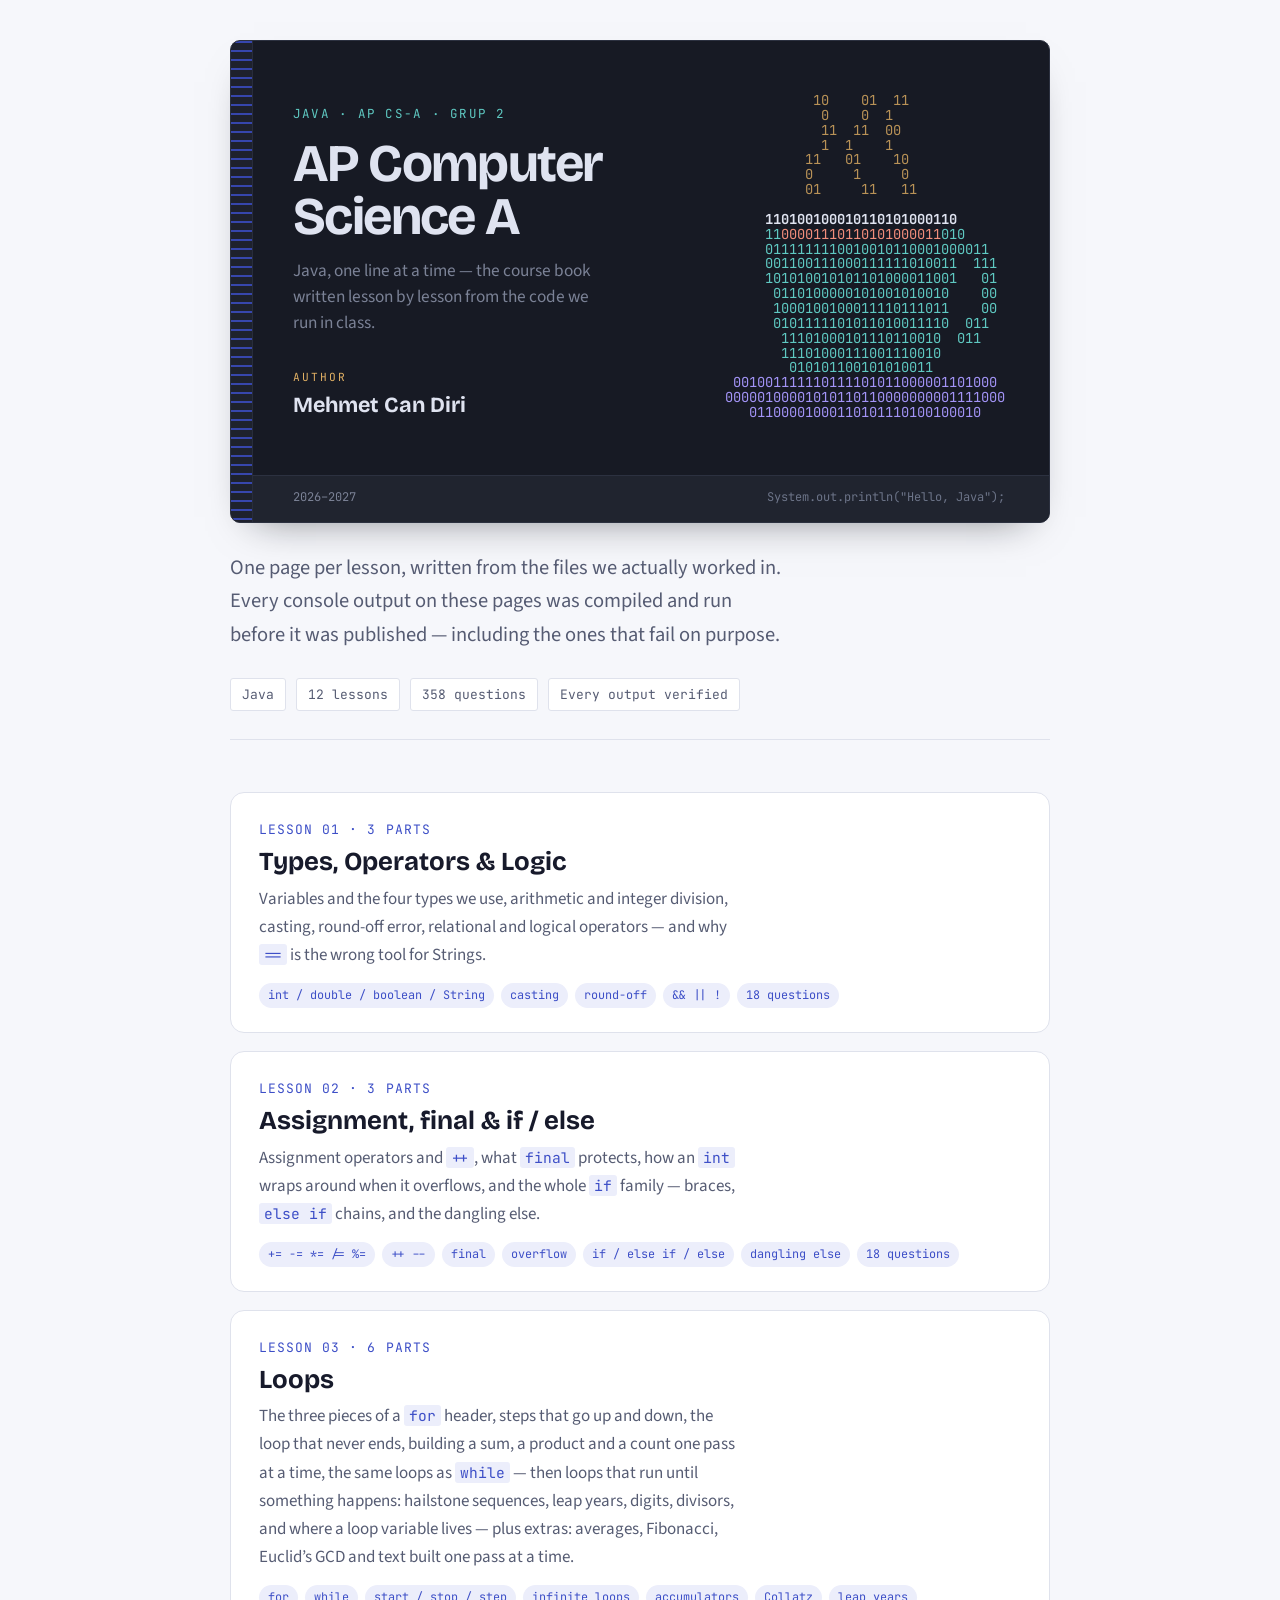
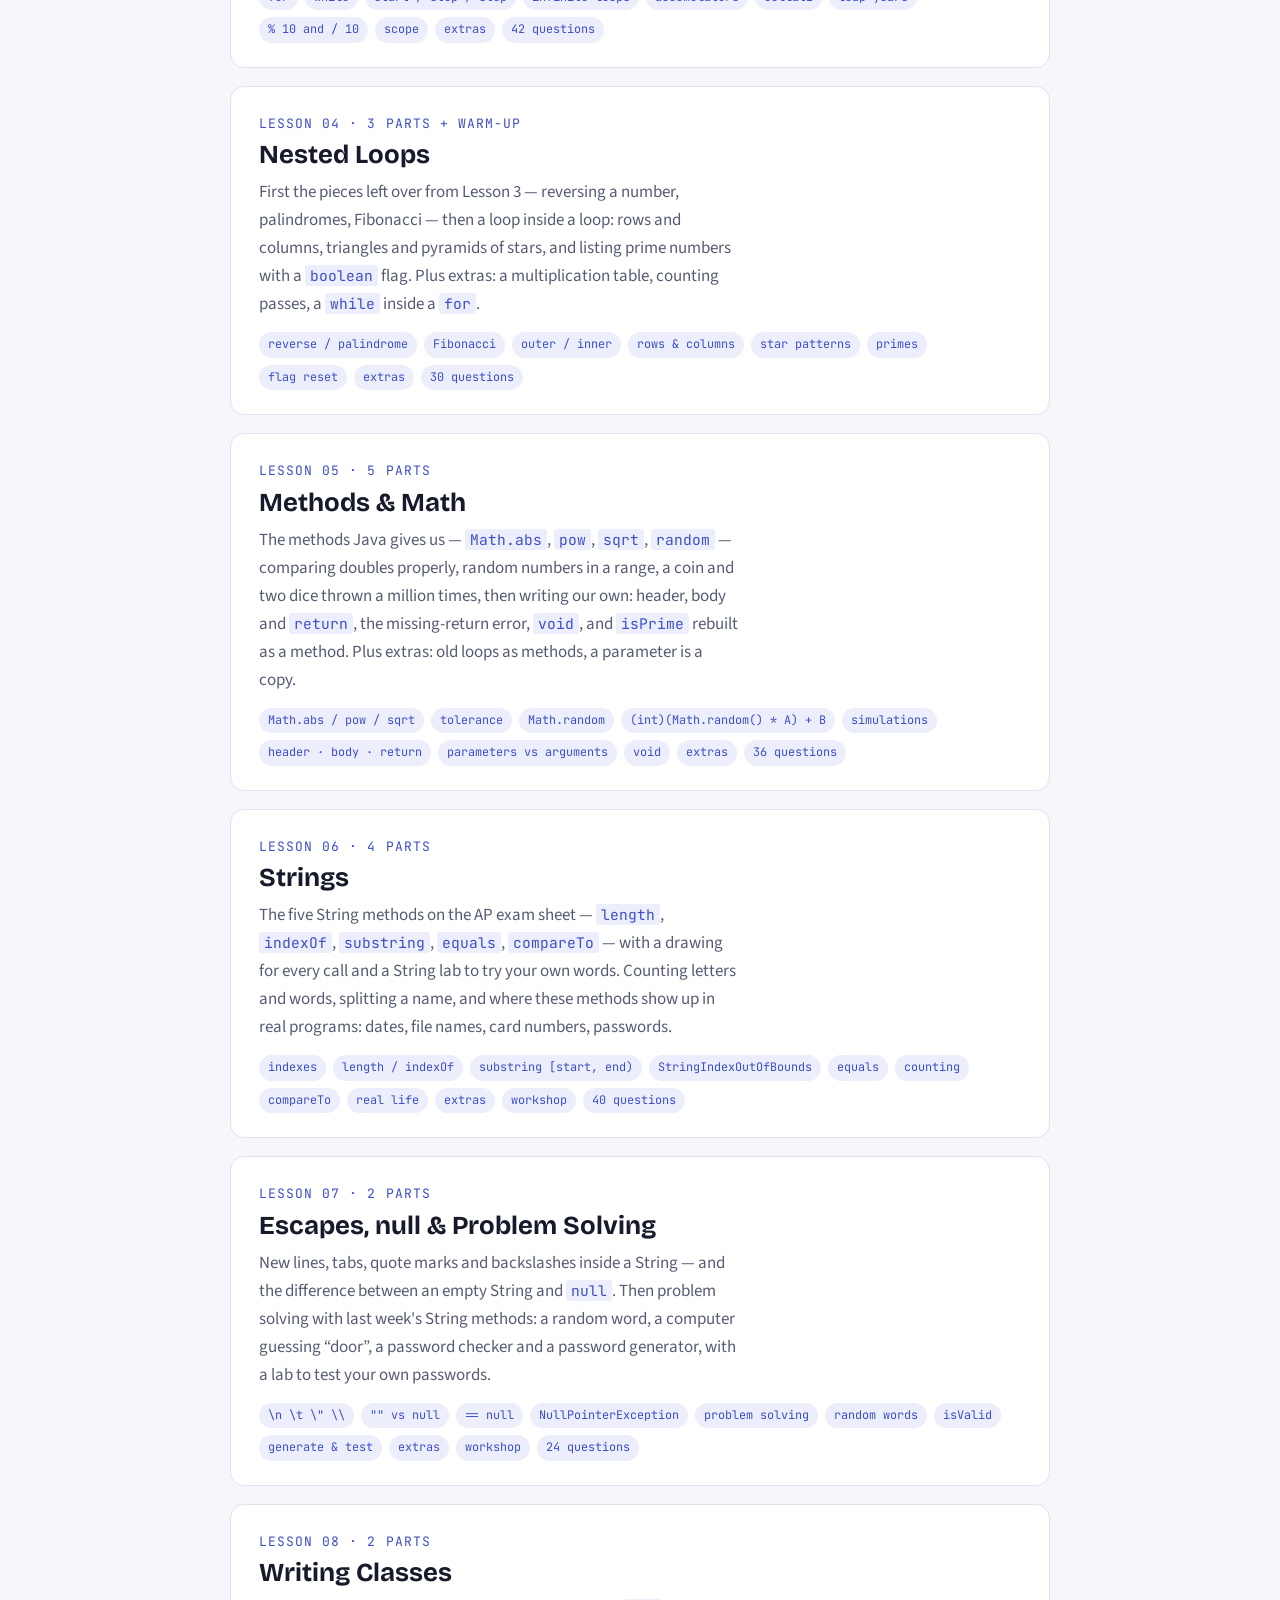
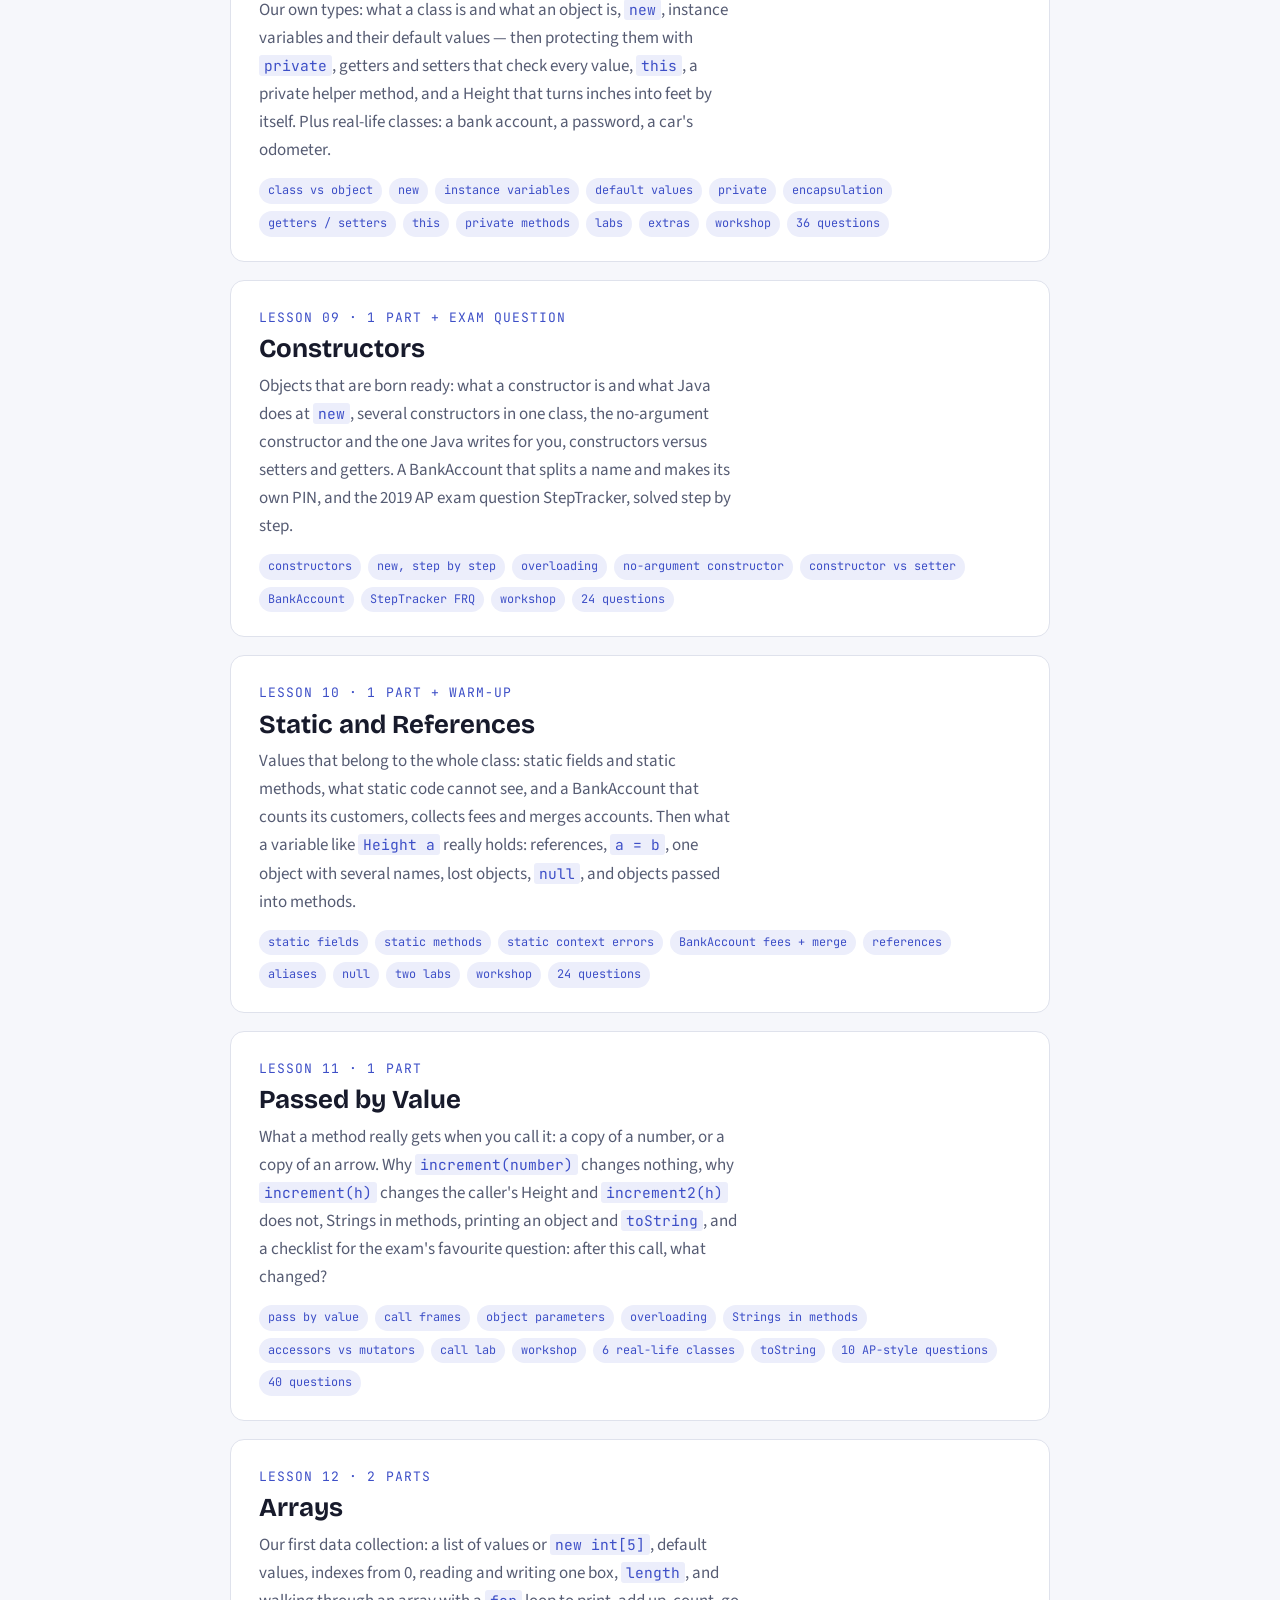
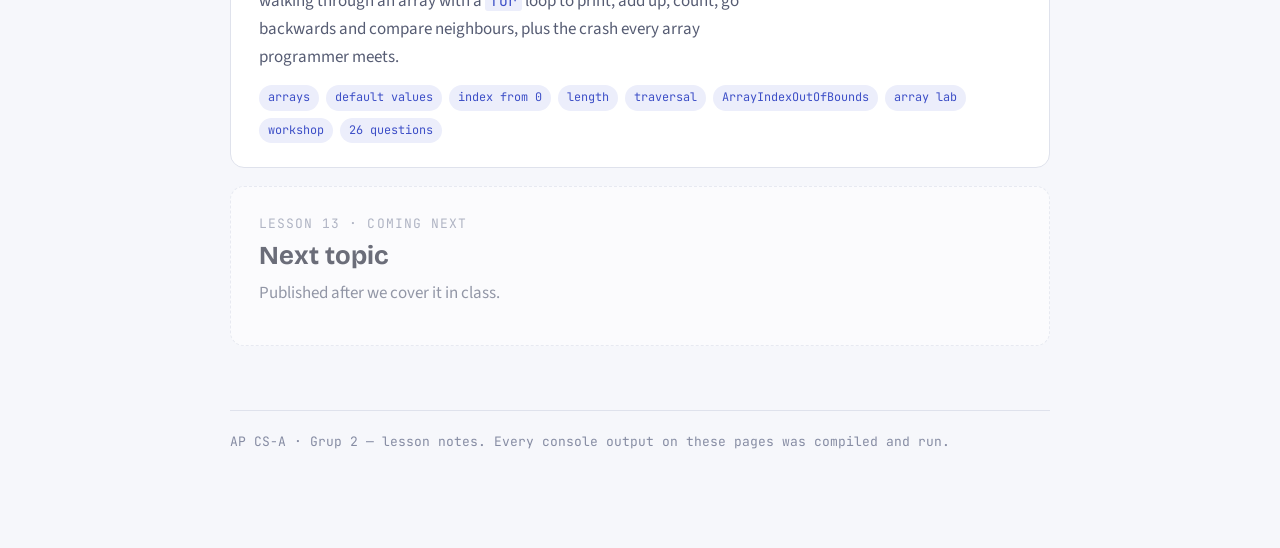
==== commit 30df273a: "Ders 12: Arrays (Lessoon32, Lesson33, array lab, 26 soru); Ders 11'e toString bolumu (4 soru) Co-Aut" ====
--- a/docs/index.html
+++ b/docs/index.html
@@ -62,8 +62,8 @@
     <p class="deck">One page per lesson, written from the files we actually worked in. Every console output on these pages was compiled and run before it was published — including the ones that fail on purpose.</p>
     <ul class="facts">
       <li>Java</li>
-      <li>11 lessons</li>
-      <li>328 questions</li>
+      <li>12 lessons</li>
+      <li>358 questions</li>
       <li>Every output verified</li>
     </ul>
   </section>
@@ -271,7 +271,7 @@
         <a class="card" href="lesson11.html">
           <span class="card-no">Lesson 11 · 1 part</span>
           <h2>Passed by Value</h2>
-          <p>What a method really gets when you call it: a copy of a number, or a copy of an arrow. Why <code class="inl">increment(number)</code> changes nothing, why <code class="inl">increment(h)</code> changes the caller's Height and <code class="inl">increment2(h)</code> does not, Strings in methods, printing an object, and a checklist for the exam's favourite question: after this call, what changed?</p>
+          <p>What a method really gets when you call it: a copy of a number, or a copy of an arrow. Why <code class="inl">increment(number)</code> changes nothing, why <code class="inl">increment(h)</code> changes the caller's Height and <code class="inl">increment2(h)</code> does not, Strings in methods, printing an object and <code class="inl">toString</code>, and a checklist for the exam's favourite question: after this call, what changed?</p>
           <ul class="chips">
             <li>pass by value</li>
             <li>call frames</li>
@@ -282,16 +282,36 @@
             <li>call lab</li>
             <li>workshop</li>
             <li>6 real-life classes</li>
+            <li>toString</li>
             <li>10 AP-style questions</li>
-            <li>36 questions</li>
+            <li>40 questions</li>
+          </ul>
+        </a>
+      </li>
+
+      <li>
+        <a class="card" href="lesson12.html">
+          <span class="card-no">Lesson 12 · 2 parts</span>
+          <h2>Arrays</h2>
+          <p>Our first data collection: a list of values or <code class="inl">new int[5]</code>, default values, indexes from 0, reading and writing one box, <code class="inl">length</code>, and walking through an array with a <code class="inl">for</code> loop to print, add up, count, go backwards and compare neighbours, plus the crash every array programmer meets.</p>
+          <ul class="chips">
+            <li>arrays</li>
+            <li>default values</li>
+            <li>index from 0</li>
+            <li>length</li>
+            <li>traversal</li>
+            <li>ArrayIndexOutOfBounds</li>
+            <li>array lab</li>
+            <li>workshop</li>
+            <li>26 questions</li>
           </ul>
         </a>
       </li>
 
       <li>
         <div class="card card--soon">
-          <span class="card-no">Lesson 12 · coming next</span>
-          <h2>Arrays</h2>
+          <span class="card-no">Lesson 13 · coming next</span>
+          <h2>Next topic</h2>
           <p>Published after we cover it in class.</p>
         </div>
       </li>
--- a/docs/style.css
+++ b/docs/style.css
@@ -917,3 +917,11 @@
 .mem .frame .vars{gap:6px;}
 .mem.calls{grid-template-columns:minmax(0,15rem) minmax(0,1fr);}
 @media (max-width:560px){ .mem.calls{grid-template-columns:1fr;} }
+
+/* ---------- Lesson 12: array strips (wider boxes for numbers and Strings) and the array lab ---------- */
+.strip.arr{--cw:3rem;}
+.strip.arr .cell{font-size:.98rem;}
+.strip.arr.wide{--cw:6.4rem;}
+.strip.arr.wide .cell{font-size:.86rem;}
+.strip .cell.diff.ghost{color:var(--crimson);}
+.lab .strip-wrap{margin:6px 0 14px;}
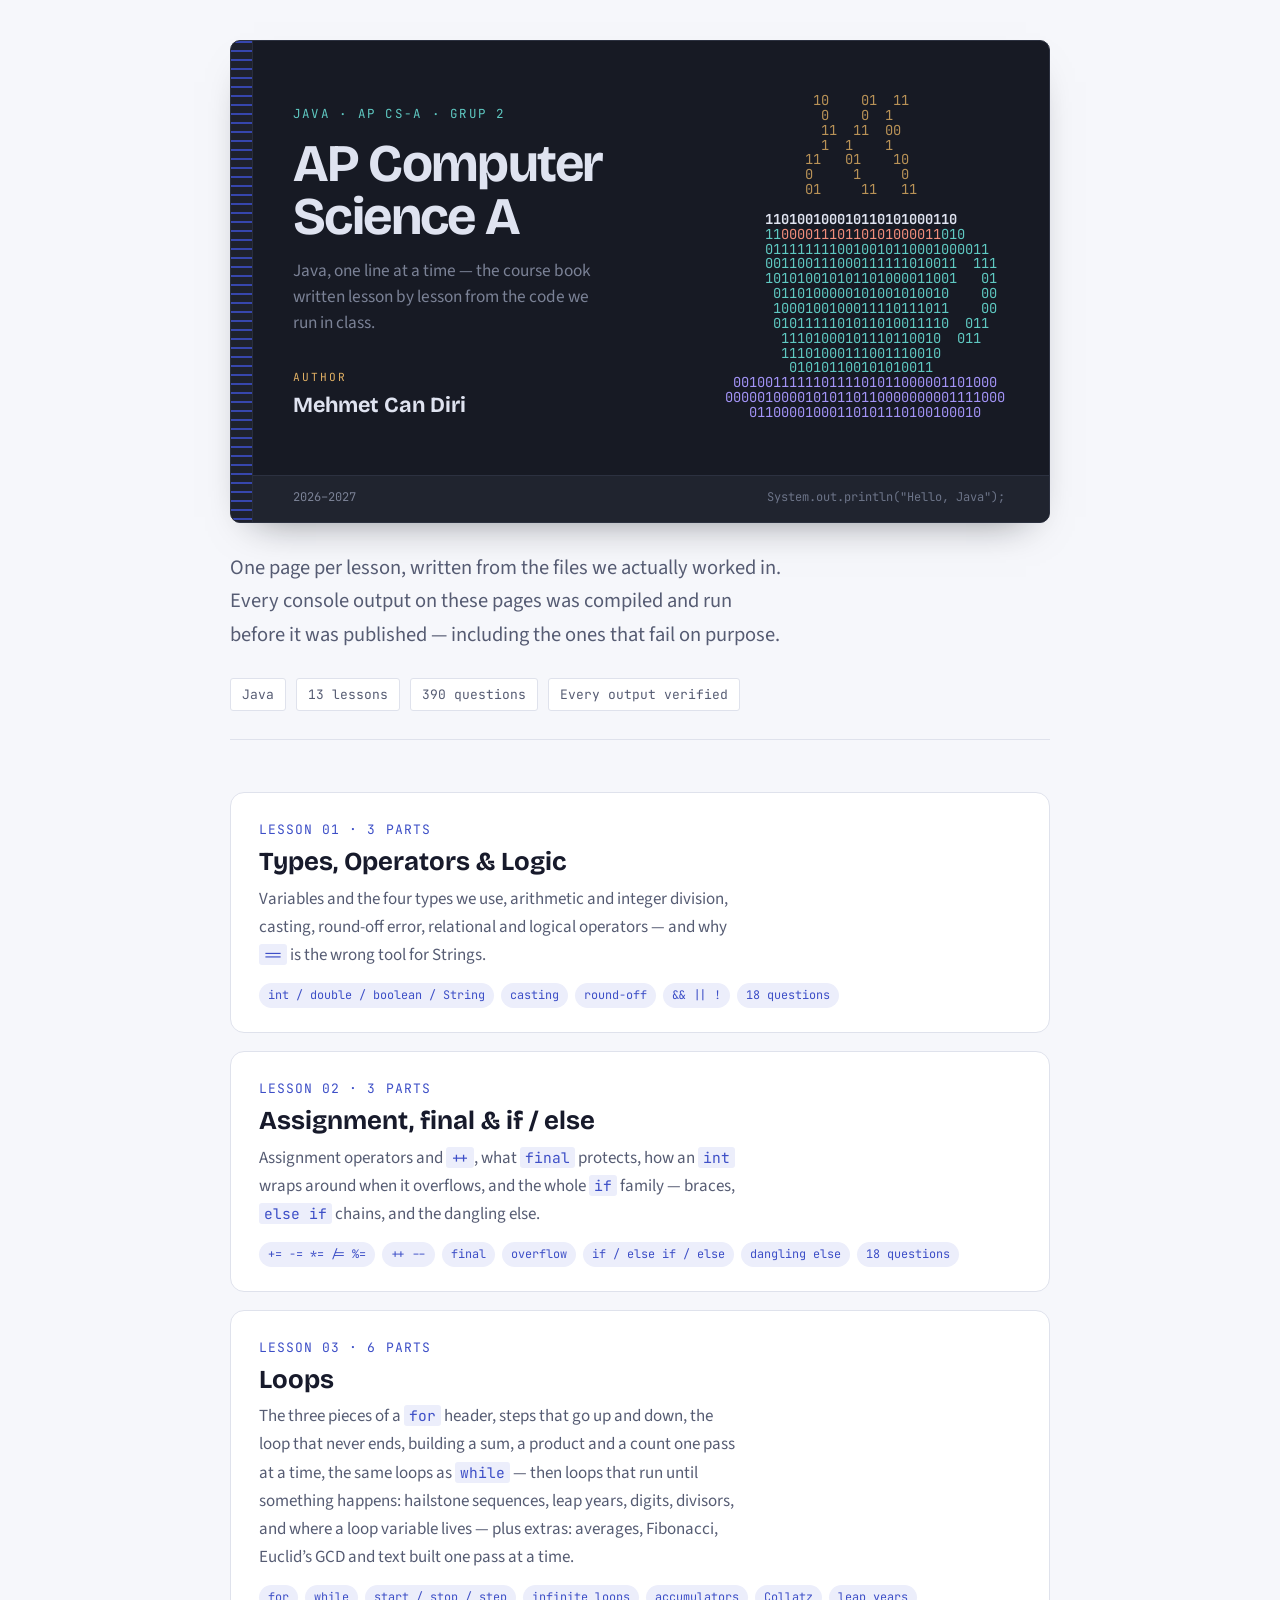
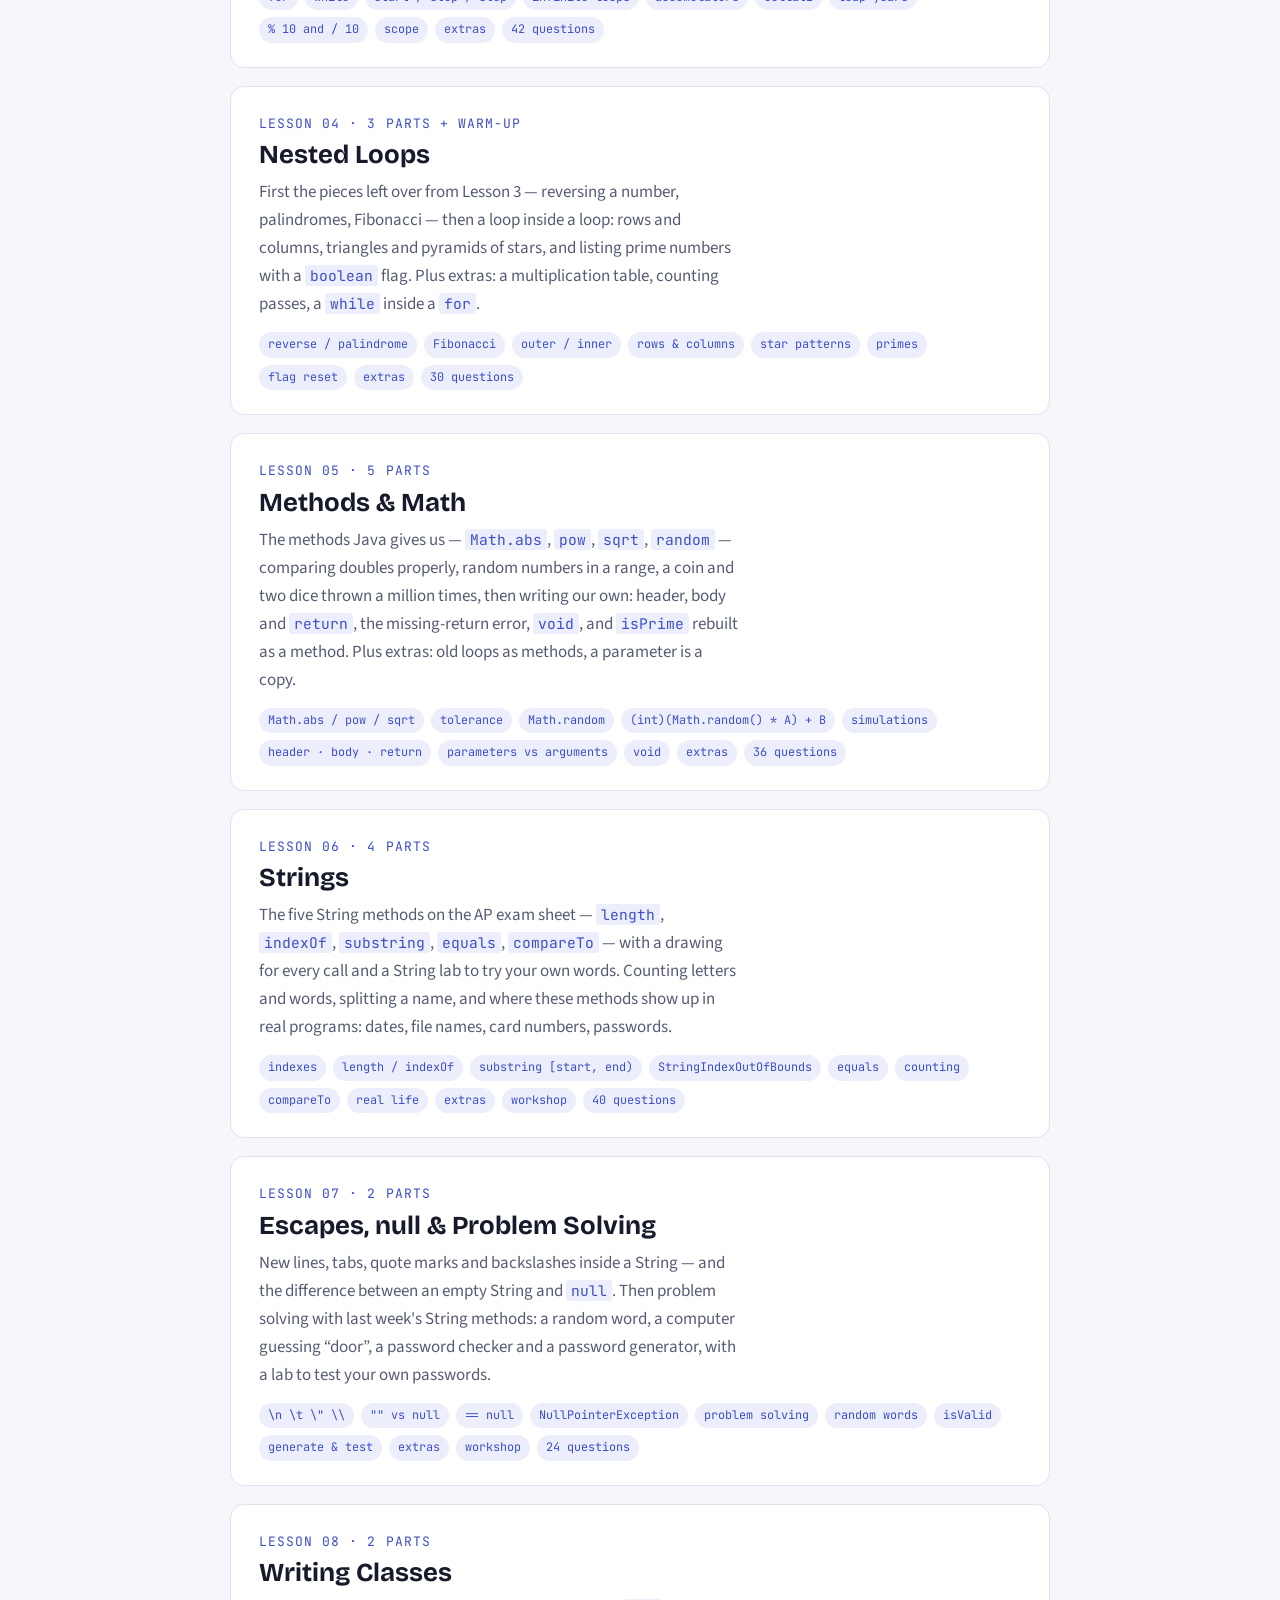
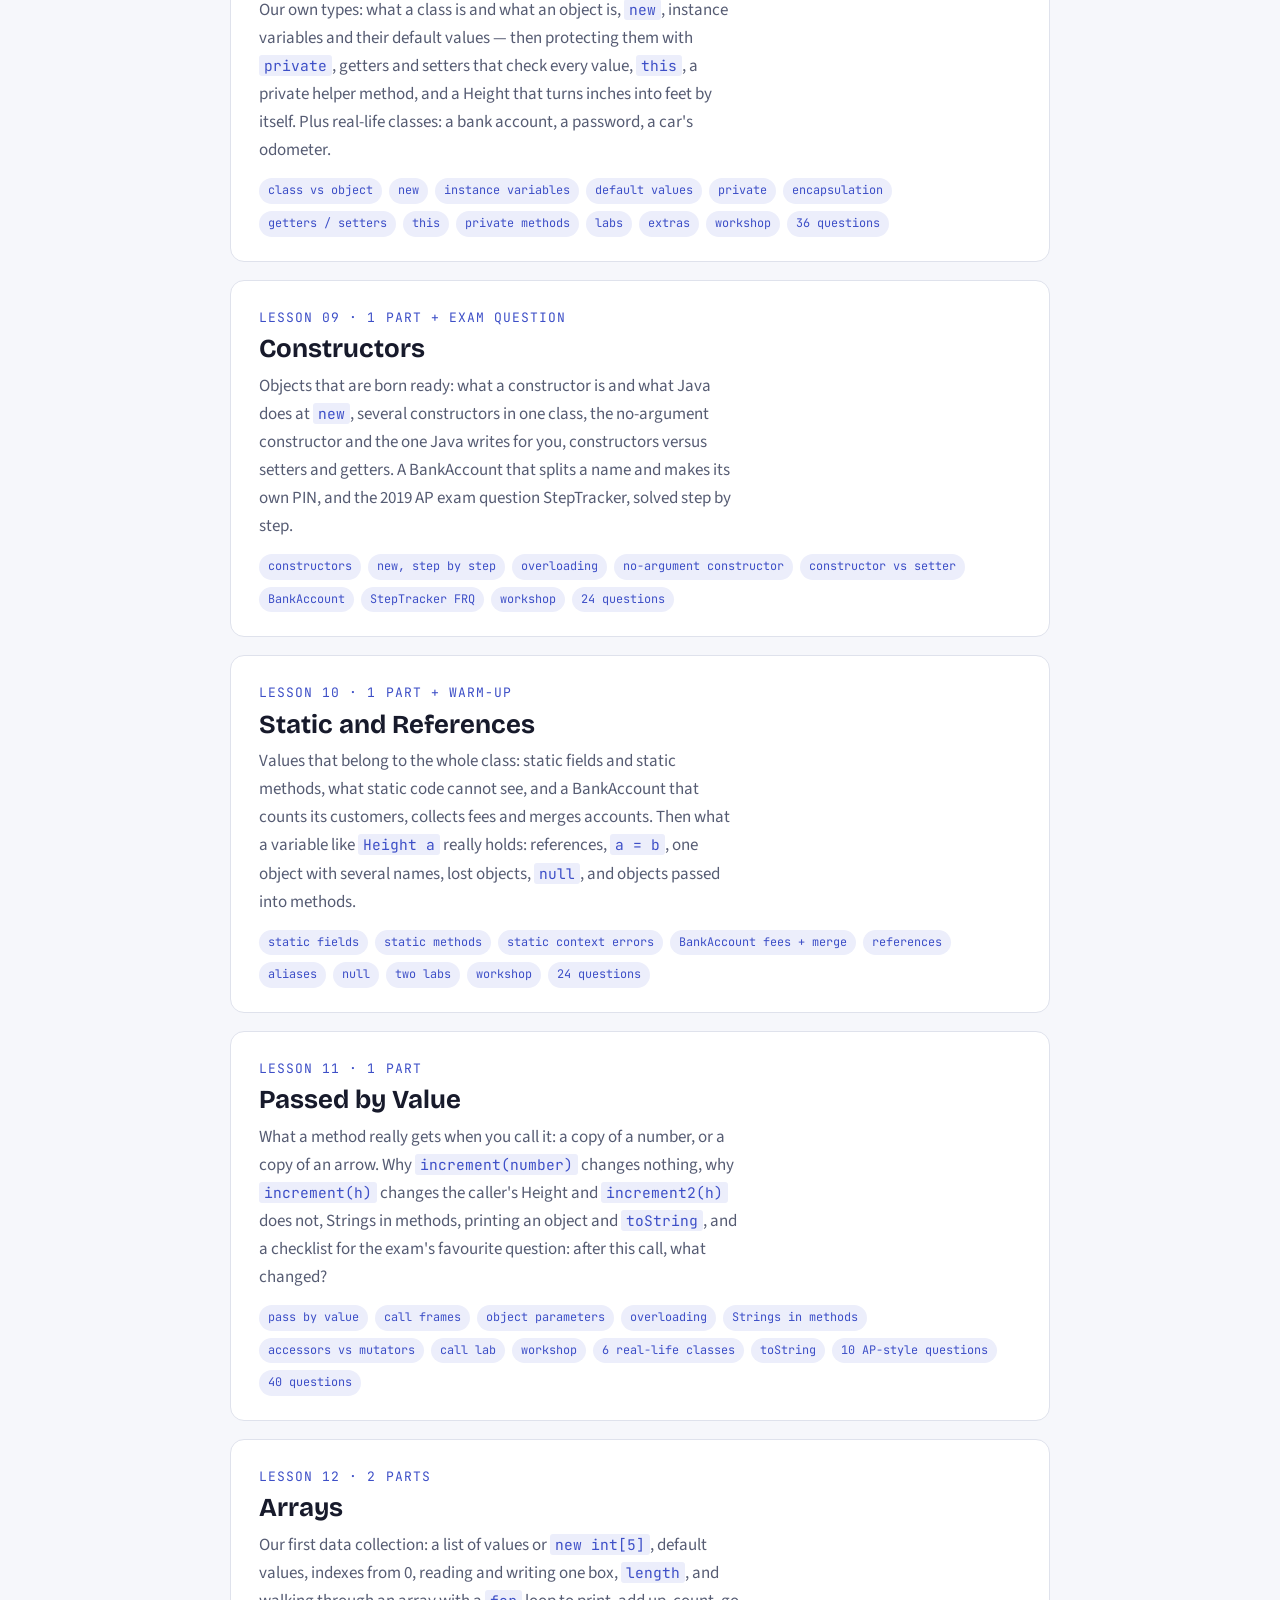
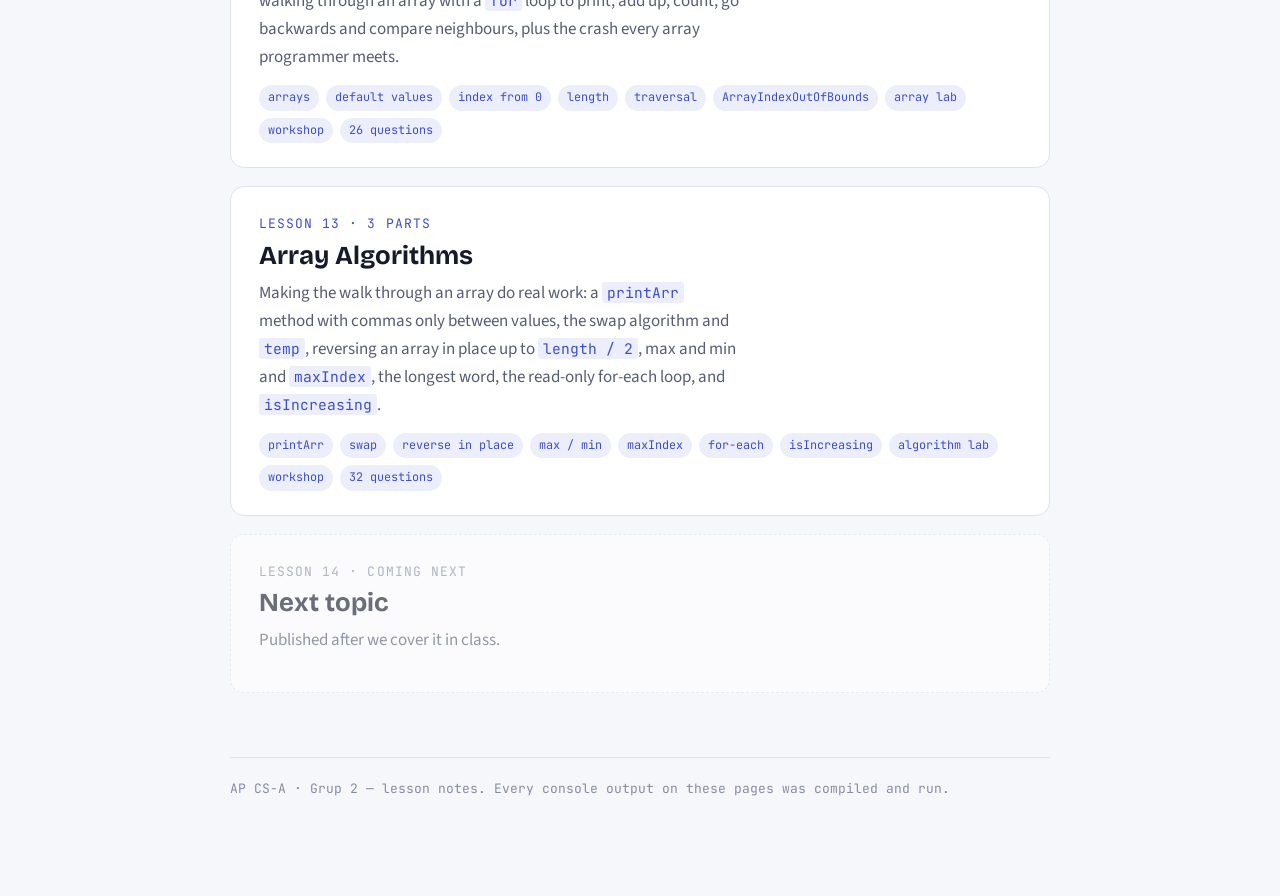
==== commit 3b71881b: "Ders 13: Array Algorithms (Lesson34-36: printArr, swap, reverse, max/min, for-each, isIncreasing; al" ====
--- a/docs/index.html
+++ b/docs/index.html
@@ -62,8 +62,8 @@
     <p class="deck">One page per lesson, written from the files we actually worked in. Every console output on these pages was compiled and run before it was published — including the ones that fail on purpose.</p>
     <ul class="facts">
       <li>Java</li>
-      <li>12 lessons</li>
-      <li>358 questions</li>
+      <li>13 lessons</li>
+      <li>390 questions</li>
       <li>Every output verified</li>
     </ul>
   </section>
@@ -309,8 +309,28 @@
       </li>
 
       <li>
+        <a class="card" href="lesson13.html">
+          <span class="card-no">Lesson 13 · 3 parts</span>
+          <h2>Array Algorithms</h2>
+          <p>Making the walk through an array do real work: a <code class="inl">printArr</code> method with commas only between values, the swap algorithm and <code class="inl">temp</code>, reversing an array in place up to <code class="inl">length / 2</code>, max and min and <code class="inl">maxIndex</code>, the longest word, the read-only for-each loop, and <code class="inl">isIncreasing</code>.</p>
+          <ul class="chips">
+            <li>printArr</li>
+            <li>swap</li>
+            <li>reverse in place</li>
+            <li>max / min</li>
+            <li>maxIndex</li>
+            <li>for-each</li>
+            <li>isIncreasing</li>
+            <li>algorithm lab</li>
+            <li>workshop</li>
+            <li>32 questions</li>
+          </ul>
+        </a>
+      </li>
+
+      <li>
         <div class="card card--soon">
-          <span class="card-no">Lesson 13 · coming next</span>
+          <span class="card-no">Lesson 14 · coming next</span>
           <h2>Next topic</h2>
           <p>Published after we cover it in class.</p>
         </div>
--- a/docs/style.css
+++ b/docs/style.css
@@ -925,3 +925,23 @@
 .strip.arr.wide .cell{font-size:.86rem;}
 .strip .cell.diff.ghost{color:var(--crimson);}
 .lab .strip-wrap{margin:6px 0 14px;}
+
+/* ---------- Lesson 13: step rows, variable boxes, reverse arcs ---------- */
+.steps{display:grid;gap:8px;margin:20px 0 24px;overflow-x:auto;padding:2px;}
+.steps .row{display:flex;align-items:center;gap:14px;}
+.steps .who{
+  flex:0 0 6.6rem;text-align:right;
+  font-family:"JetBrains Mono",ui-monospace,monospace;font-size:.78rem;color:var(--ink-soft);white-space:nowrap;
+}
+.steps .strip{margin-bottom:0;flex:0 0 auto;}
+.steps .strip .ix{display:none;}
+.steps.ixs .strip{margin-bottom:1.5rem;}
+.steps.ixs .strip .ix,.steps .strip.vars .ix{display:block;}
+.steps .got{font-family:"JetBrains Mono",ui-monospace,monospace;font-size:.82rem;color:var(--ink-soft);white-space:nowrap;}
+.steps .got b{color:var(--moss);}
+.strip.vars{gap:10px;border:none;background:none;margin-bottom:1.5rem;}
+.strip.vars .cell{border:1px solid var(--line);border-radius:4px;box-shadow:none;}
+.strip.vars .cell:not(.hit):not(.diff):not(.ghost){background:var(--surface);}
+.strip.arr.narrow{--cw:1.9rem;margin-bottom:.4rem;}
+.strip.arr.narrow + .strip-cap{margin-top:0;}
+.fig-arc{fill:none;stroke:var(--accent);stroke-width:1.6;}
